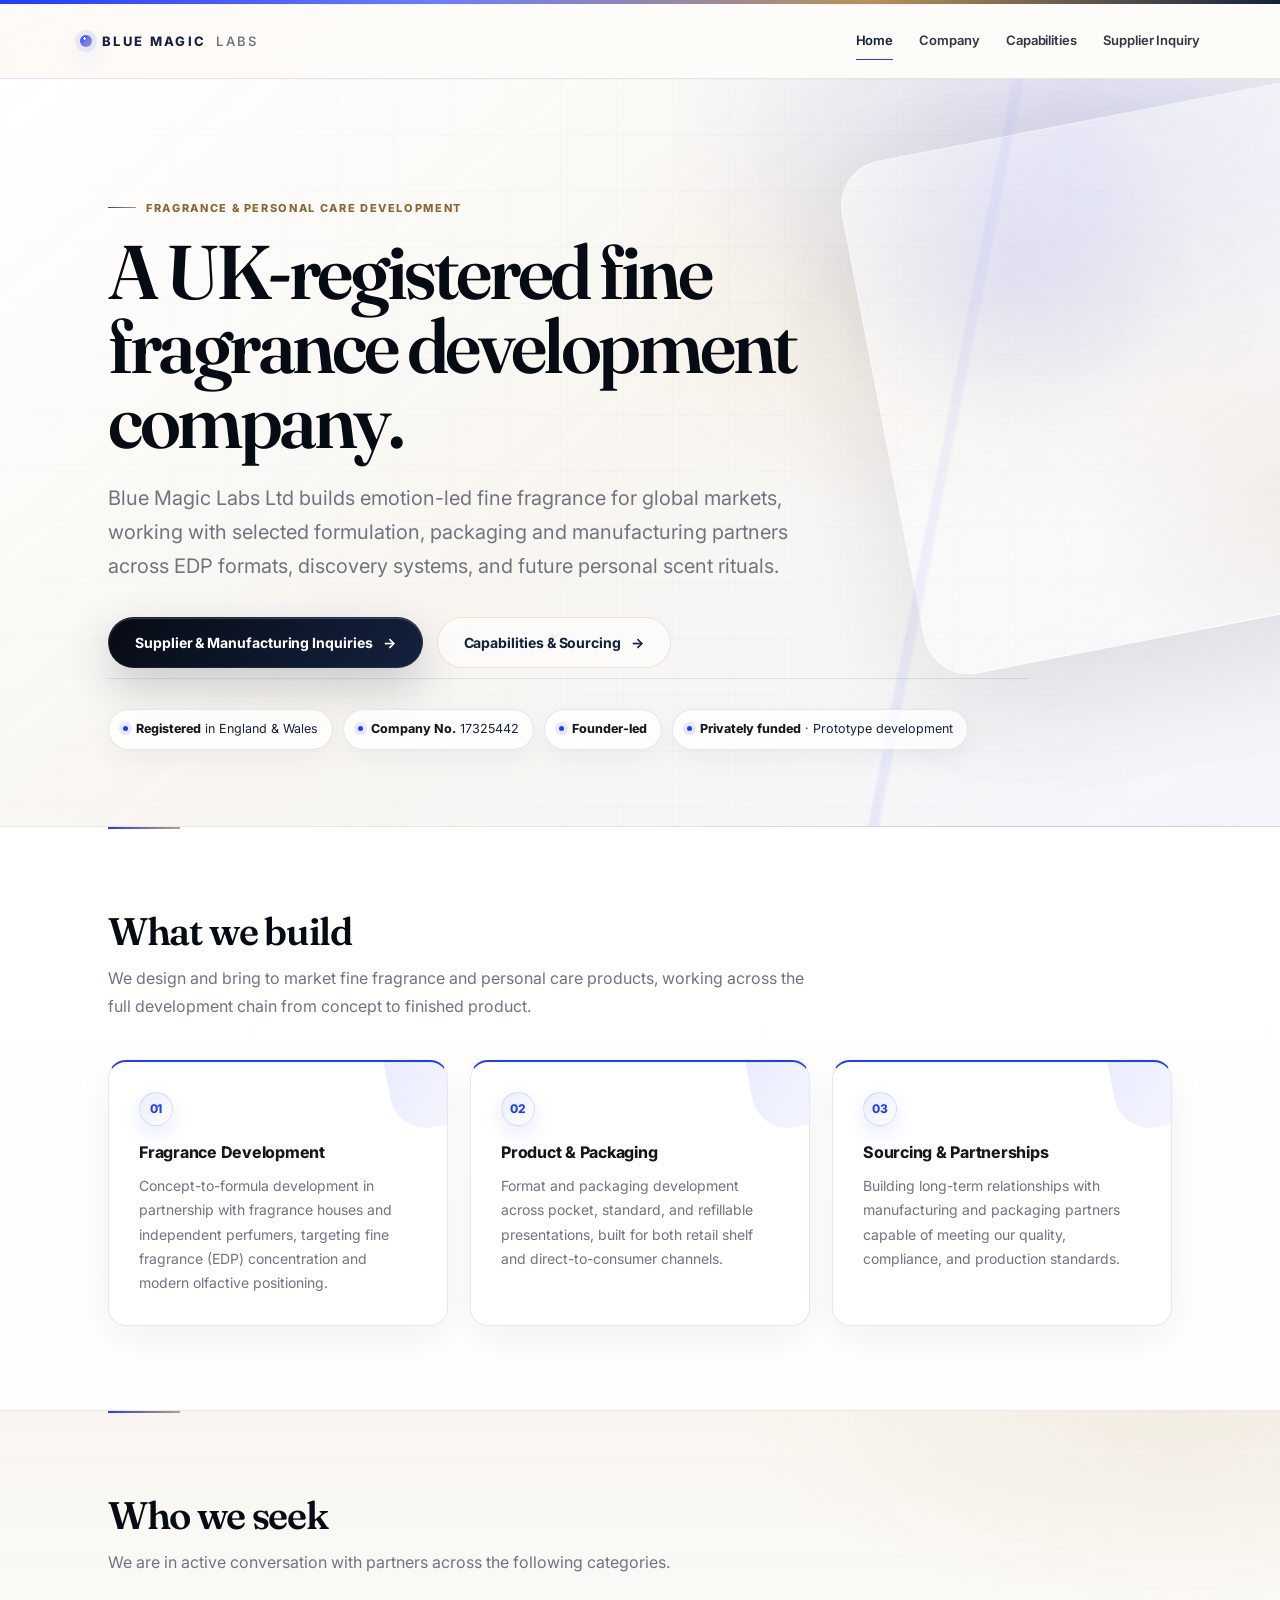
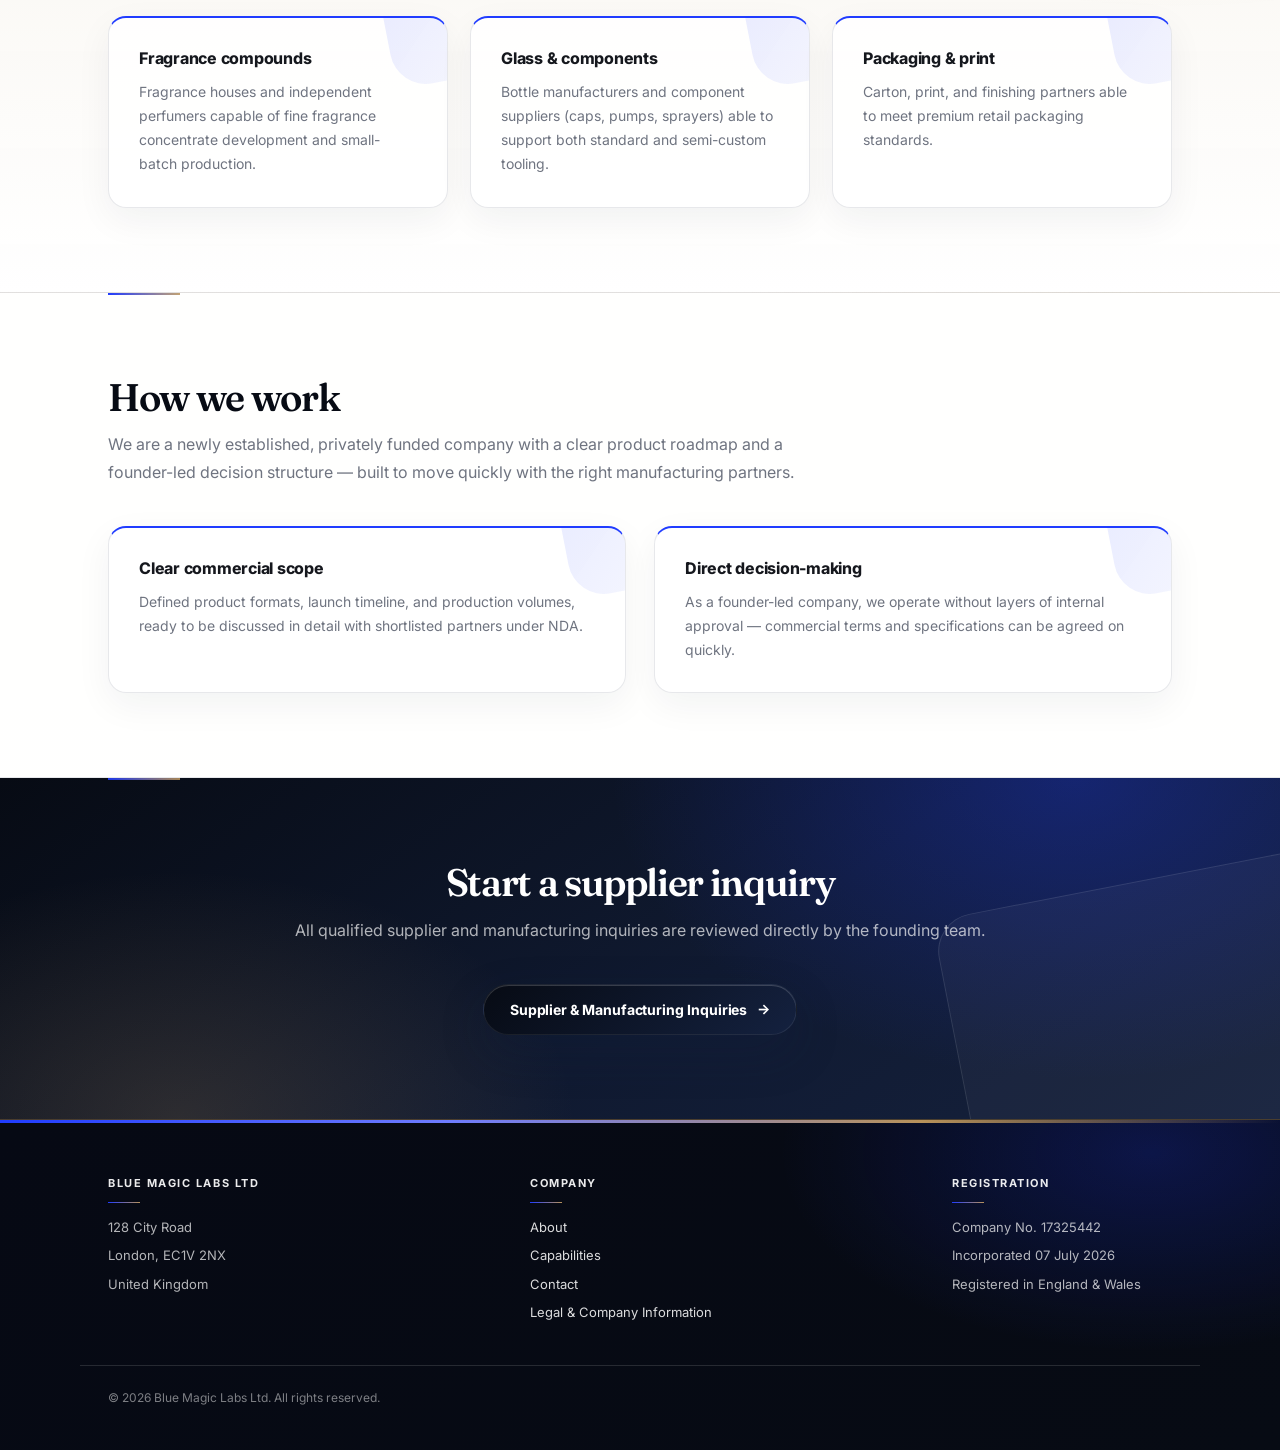
==== index.html @ f1a49b23 "Refine supplier inquiry navigation - index.html - company.html - capabilities.html - contact.html - " ====
<!DOCTYPE html>
<html lang="en">
<head>
<meta charset="UTF-8">
<meta name="viewport" content="width=device-width, initial-scale=1.0">
<title>Blue Magic Labs Ltd — Fragrance &amp; Personal Care Development</title>
<meta name="description" content="Blue Magic Labs Ltd is a UK-registered fragrance and personal care development company building emotion-led products for global markets.">
<link rel="preconnect" href="https://fonts.googleapis.com">
<link href="https://fonts.googleapis.com/css2?family=Inter:wght@400;500;600;700&family=Fraunces:opsz,wght@9..144,500;9..144,600&display=swap" rel="stylesheet">
<link rel="stylesheet" href="css/style.css">
</head>
<body>
<div class="accent-bar"></div>

<header class="site">
  <div class="wrap nav-row">
    <div class="wordmark">Blue Magic <span>Labs</span></div>
    <button type="button" class="nav-toggle" aria-label="Open menu" aria-expanded="false" aria-controls="primary-navigation">
      <span class="nav-toggle-bar"></span>
      <span class="nav-toggle-bar"></span>
      <span class="nav-toggle-bar"></span>
    </button>
    <nav class="main" id="primary-navigation">
      <a href="index.html" class="current">Home</a>
      <a href="company.html">Company</a>
      <a href="capabilities.html">Capabilities</a>
      <a href="contact.html">Supplier Inquiry</a>
    </nav>
  </div>
</header>

<section class="hero">
  <div class="wrap">
    <div class="eyebrow">Fragrance &amp; Personal Care Development</div>
    <h1>A UK-registered fine fragrance development company.</h1>
    <p class="lede">Blue Magic Labs Ltd builds emotion-led fine fragrance for global markets, working with selected formulation, packaging and manufacturing partners across EDP formats, discovery systems, and future personal scent rituals.</p>

    <div class="hero-ctas">
      <a href="contact.html" class="btn">Supplier &amp; Manufacturing Inquiries</a>
      <a href="capabilities.html" class="btn ghost">Capabilities &amp; Sourcing</a>
    </div>

    <div class="facts">
      <div><strong>Registered</strong> in England &amp; Wales</div>
      <div><strong>Company No.</strong> 17325442</div>
      <div><strong>Founder-led</strong></div>
      <div><strong>Privately funded</strong> · Prototype development</div>
    </div>
  </div>
</section>

<section class="block">
  <div class="wrap">
    <h2>What we build</h2>
    <p class="section-intro">We design and bring to market fine fragrance and personal care products, working across the full development chain from concept to finished product.</p>
    <div class="grid-3">
      <div class="card accent-blue">
        <span class="num">01</span>
        <h3>Fragrance Development</h3>
        <p>Concept-to-formula development in partnership with fragrance houses and independent perfumers, targeting fine fragrance (EDP) concentration and modern olfactive positioning.</p>
      </div>
      <div class="card accent-blue">
        <span class="num">02</span>
        <h3>Product &amp; Packaging</h3>
        <p>Format and packaging development across pocket, standard, and refillable presentations, built for both retail shelf and direct-to-consumer channels.</p>
      </div>
      <div class="card accent-blue">
        <span class="num">03</span>
        <h3>Sourcing &amp; Partnerships</h3>
        <p>Building long-term relationships with manufacturing and packaging partners capable of meeting our quality, compliance, and production standards.</p>
      </div>
    </div>
  </div>
</section>

<section class="block soft">
  <div class="wrap">
    <h2>Who we seek</h2>
    <p class="section-intro">We are in active conversation with partners across the following categories.</p>
    <div class="grid-3">
      <div class="card accent-blue">
        <h3>Fragrance compounds</h3>
        <p>Fragrance houses and independent perfumers capable of fine fragrance concentrate development and small-batch production.</p>
      </div>
      <div class="card accent-blue">
        <h3>Glass &amp; components</h3>
        <p>Bottle manufacturers and component suppliers (caps, pumps, sprayers) able to support both standard and semi-custom tooling.</p>
      </div>
      <div class="card accent-blue">
        <h3>Packaging &amp; print</h3>
        <p>Carton, print, and finishing partners able to meet premium retail packaging standards.</p>
      </div>
    </div>
  </div>
</section>

<section class="block">
  <div class="wrap">
    <h2>How we work</h2>
    <p class="section-intro">We are a newly established, privately funded company with a clear product roadmap and a founder-led decision structure — built to move quickly with the right manufacturing partners.</p>
    <div class="grid-2">
      <div class="card accent-blue">
        <h3>Clear commercial scope</h3>
        <p>Defined product formats, launch timeline, and production volumes, ready to be discussed in detail with shortlisted partners under NDA.</p>
      </div>
      <div class="card accent-blue">
        <h3>Direct decision-making</h3>
        <p>As a founder-led company, we operate without layers of internal approval — commercial terms and specifications can be agreed on quickly.</p>
      </div>
    </div>
  </div>
</section>

<section class="block dark">
  <div class="wrap" style="text-align:center;">
    <h2>Start a supplier inquiry</h2>
    <p class="section-intro" style="margin-left:auto;margin-right:auto;">All qualified supplier and manufacturing inquiries are reviewed directly by the founding team.</p>
    <a href="contact.html" class="btn">Supplier &amp; Manufacturing Inquiries</a>
  </div>
</section>

<footer class="site">
  <div class="wrap">
    <div class="col">
      <h4>Blue Magic Labs Ltd</h4>
      <div>128 City Road</div>
      <div>London, EC1V 2NX</div>
      <div>United Kingdom</div>
    </div>
    <div class="col">
      <h4>Company</h4>
      <div><a href="company.html">About</a></div>
      <div><a href="capabilities.html">Capabilities</a></div>
      <div><a href="contact.html">Contact</a></div>
      <div><a href="legal.html">Legal &amp; Company Information</a></div>
    </div>
    <div class="col">
      <h4>Registration</h4>
      <div>Company No. 17325442</div>
      <div>Incorporated 07 July 2026</div>
      <div>Registered in England &amp; Wales</div>
    </div>
  </div>
  <div class="wrap bottom">
    © 2026 Blue Magic Labs Ltd. All rights reserved.
  </div>
</footer>

<script src="js/nav.js" defer></script>
</body>
</html>
---- css/style.css ----
/* Blue Magic Labs Ltd — Corporate site stylesheet (visual upgrade)
   Visual-only update: HTML copy, links and navigation intentionally untouched. */

:root{
  --ink: #15171d;
  --ink-soft: #313844;
  --navy: #14213f;
  --navy-deep: #070b14;
  --blue: #203CFF;
  --blue-soft: #E9EDFF;
  --gold: #B8925A;
  --gold-deep: #8A6636;
  --cream: #F8F5EF;
  --cream-2: #EFE7D8;
  --paper: #FEFCF8;
  --white: #FFFFFF;
  --line: rgba(20, 33, 63, .12);
  --line-warm: rgba(184, 146, 90, .24);
  --muted: #6f7480;
  --muted-warm: #736C60;
  --shadow-soft: 0 20px 60px rgba(7, 11, 20, .09);
  --shadow-card: 0 18px 40px rgba(20, 33, 63, .08);
  --radius: 18px;
  --radius-sm: 12px;
  --max: 1120px;
}

*{ box-sizing: border-box; }
html{ scroll-behavior: smooth; }
body{
  margin:0;
  font-family: 'Inter', -apple-system, BlinkMacSystemFont, 'Segoe UI', Helvetica, Arial, sans-serif;
  color: var(--ink);
  background:
    radial-gradient(900px 520px at 94% -16%, rgba(32,60,255,.10), transparent 58%),
    radial-gradient(760px 440px at 0% 2%, rgba(184,146,90,.10), transparent 58%),
    linear-gradient(180deg, #fff 0%, var(--paper) 42%, #fff 100%);
  line-height: 1.65;
  -webkit-font-smoothing: antialiased;
  text-rendering: optimizeLegibility;
}

body::before{
  content:"";
  position: fixed;
  inset: 0;
  pointer-events: none;
  z-index: -1;
  background:
    linear-gradient(rgba(20,33,63,.045) 1px, transparent 1px),
    linear-gradient(90deg, rgba(20,33,63,.035) 1px, transparent 1px);
  background-size: 72px 72px;
  mask-image: linear-gradient(to bottom, rgba(0,0,0,.7), rgba(0,0,0,.08) 45%, transparent 82%);
}

::selection{ background: rgba(32,60,255,.16); color: var(--navy-deep); }

a{
  color: var(--navy);
  text-decoration: none;
  text-underline-offset: 4px;
  transition: color .18s ease, border-color .18s ease, background .18s ease, box-shadow .18s ease, transform .18s ease;
}
a:hover{ color: var(--blue); text-decoration: none; }
a:focus-visible,
button:focus-visible,
input:focus-visible,
select:focus-visible,
textarea:focus-visible{
  outline: 3px solid rgba(32,60,255,.22);
  outline-offset: 3px;
}

.wrap{
  max-width: var(--max);
  margin: 0 auto;
  padding: 0 28px;
}

/* Top accent bar */
.accent-bar{
  height: 4px;
  background: linear-gradient(90deg, var(--blue) 0%, #6E7CFF 34%, var(--gold) 68%, var(--navy) 100%);
  box-shadow: 0 1px 18px rgba(32,60,255,.22);
}

/* Header */
header.site{
  border-bottom: 1px solid rgba(20,33,63,.10);
  background: rgba(254,252,248,.82);
  position: sticky;
  top: 0;
  z-index: 20;
  backdrop-filter: blur(18px) saturate(160%);
  -webkit-backdrop-filter: blur(18px) saturate(160%);
}
.nav-row{
  display:flex;
  align-items:center;
  justify-content:space-between;
  padding: 18px 0;
  gap: 24px;
}
.wordmark{
  position: relative;
  font-weight: 760;
  font-size: 13px;
  letter-spacing: 0.18em;
  text-transform: uppercase;
  color: var(--navy);
  display:flex;
  align-items:center;
  gap:10px;
  white-space: nowrap;
}
.wordmark::before{
  content:"";
  width: 12px;
  height: 12px;
  border-radius: 999px;
  background:
    radial-gradient(circle at 38% 30%, #fff 0 10%, transparent 12%),
    linear-gradient(135deg, var(--blue), #6E7CFF 56%, var(--gold));
  display:inline-block;
  box-shadow: 0 0 0 5px rgba(32,60,255,.08), 0 10px 24px rgba(32,60,255,.25);
}
.wordmark span{ color: var(--muted); font-weight: 560; }
nav.main{
  display:flex;
  align-items:center;
  justify-content:flex-end;
  flex-wrap: wrap;
  gap: 6px;
}
nav.main a{
  color: var(--ink-soft);
  font-size: 13px;
  font-weight: 620;
  margin-left: 20px;
  letter-spacing: -0.005em;
  padding: 8px 0;
  border-bottom: 1px solid transparent;
}
nav.main a:hover{ color: var(--blue); border-bottom-color: rgba(32,60,255,.45); }
nav.main a.current{ color: var(--navy); border-bottom: 1px solid var(--blue); }

/* Mobile nav toggle (hidden on desktop/tablet) */
.nav-toggle{
  display:none;
  flex-direction:column;
  justify-content:center;
  align-items:center;
  gap:5px;
  width:40px;
  height:40px;
  padding:0;
  margin-left:auto;
  background: rgba(255,255,255,.70);
  border: 1px solid rgba(20,33,63,.14);
  border-radius: 12px;
  box-shadow: 0 8px 20px rgba(20,33,63,.06);
  cursor:pointer;
  flex-shrink:0;
}
.nav-toggle:hover{ border-color: rgba(32,60,255,.35); }
.nav-toggle-bar{
  display:block;
  width:18px;
  height:2px;
  border-radius:2px;
  background: var(--navy);
}
header.site.menu-open .nav-toggle{
  background: rgba(32,60,255,.08);
  border-color: rgba(32,60,255,.35);
}
header.site.menu-open .nav-toggle-bar:nth-child(1){ transform: translateY(7px) rotate(45deg); }
header.site.menu-open .nav-toggle-bar:nth-child(2){ opacity:0; }
header.site.menu-open .nav-toggle-bar:nth-child(3){ transform: translateY(-7px) rotate(-45deg); }
@media (prefers-reduced-motion: no-preference){
  .nav-toggle-bar{ transition: transform .22s ease, opacity .22s ease; }
}
body.nav-scroll-lock{ overflow: hidden; }

/* Hero */
.hero{
  position: relative;
  overflow: hidden;
  padding: 110px 0 76px;
  border-bottom: 1px solid rgba(20,33,63,.10);
  background:
    radial-gradient(680px 440px at 84% 8%, rgba(32,60,255,.14), transparent 60%),
    radial-gradient(560px 360px at 77% 28%, rgba(184,146,90,.13), transparent 68%),
    linear-gradient(140deg, rgba(255,255,255,.96) 0%, rgba(248,245,239,.92) 48%, rgba(233,237,255,.46) 100%);
}
.hero::before{
  content:"";
  position:absolute;
  right: -120px;
  top: 36px;
  width: 520px;
  height: 520px;
  border-radius: 46px;
  transform: rotate(-11deg);
  background:
    linear-gradient(135deg, rgba(255,255,255,.70), rgba(255,255,255,.14)),
    radial-gradient(circle at 30% 24%, rgba(32,60,255,.22), transparent 34%),
    radial-gradient(circle at 74% 78%, rgba(184,146,90,.20), transparent 36%);
  border: 1px solid rgba(255,255,255,.80);
  box-shadow: 0 44px 120px rgba(7,11,20,.13);
  opacity: .78;
}
.hero::after{
  content:"";
  position:absolute;
  inset: 0;
  background:
    linear-gradient(101deg, transparent 0 71%, rgba(32,60,255,.14) 71.2% 71.7%, transparent 72% 100%),
    linear-gradient(rgba(20,33,63,.035) 1px, transparent 1px),
    linear-gradient(90deg, rgba(20,33,63,.025) 1px, transparent 1px);
  background-size: auto, 56px 56px, 56px 56px;
  mask-image: linear-gradient(90deg, rgba(0,0,0,.16), rgba(0,0,0,.70) 55%, transparent 96%);
  pointer-events: none;
}
.hero .wrap{ position: relative; z-index: 2; }
.eyebrow{
  display:inline-flex;
  align-items:center;
  gap: 10px;
  text-transform: uppercase;
  letter-spacing: 0.15em;
  font-size: 11px;
  font-weight: 780;
  color: var(--gold-deep);
  margin-bottom: 18px;
}
.eyebrow::before{
  content:"";
  width: 28px;
  height: 1px;
  background: linear-gradient(90deg, var(--blue), var(--gold));
}
h1{
  font-family: 'Fraunces', Georgia, 'Times New Roman', serif;
  font-size: clamp(42px, 6vw, 76px);
  letter-spacing: -0.045em;
  line-height: .98;
  margin: 0 0 24px;
  max-width: 860px;
  font-weight: 600;
  color: var(--navy-deep);
}
.lede{
  font-size: clamp(17px, 2vw, 20px);
  line-height: 1.68;
  color: var(--muted);
  max-width: 704px;
  margin: 0 0 34px;
}
.hero-ctas{
  display:flex;
  flex-wrap: wrap;
  align-items:center;
  gap: 14px;
  margin-bottom: 10px;
}
.facts{
  display:flex;
  flex-wrap: wrap;
  gap: 10px;
  margin-top: 10px;
  padding-top: 30px;
  border-top: 1px solid rgba(20,33,63,.10);
  max-width: 920px;
}
.facts div{
  position: relative;
  font-size: 12.5px;
  color: var(--navy);
  background: rgba(255,255,255,.76);
  border: 1px solid rgba(20,33,63,.10);
  padding: 9px 14px;
  border-radius: 999px;
  box-shadow: 0 8px 24px rgba(20,33,63,.05);
  backdrop-filter: blur(10px);
  -webkit-backdrop-filter: blur(10px);
}
.facts div::before{
  content:"";
  display:inline-block;
  width:5px;
  height:5px;
  border-radius:50%;
  margin: 0 8px 2px 0;
  background: var(--blue);
  box-shadow: 0 0 0 4px rgba(32,60,255,.10);
}
.facts strong{ color: var(--ink); font-weight: 760; }

/* Buttons */
.btn{
  display:inline-flex;
  align-items:center;
  justify-content:center;
  gap: 10px;
  min-height: 48px;
  background: linear-gradient(135deg, var(--navy-deep), var(--navy));
  color: #fff;
  padding: 13px 26px;
  font-size: 14px;
  font-weight: 720;
  border-radius: 999px;
  letter-spacing: -0.005em;
  border: 1px solid rgba(255,255,255,.08);
  box-shadow: 0 18px 46px rgba(20,33,63,.22), inset 0 1px 0 rgba(255,255,255,.18);
  cursor: pointer;
}
.btn::after{
  content:"→";
  font-size: 14px;
  line-height: 1;
  transition: transform .18s ease;
}
.btn:hover{
  color:#fff;
  background: linear-gradient(135deg, #05070d, #162B5A);
  transform: translateY(-1px);
  box-shadow: 0 22px 56px rgba(20,33,63,.28), inset 0 1px 0 rgba(255,255,255,.18);
}
.btn:hover::after{ transform: translateX(3px); }
.btn.ghost{
  background: rgba(255,255,255,.60);
  color: var(--navy);
  border: 1px solid var(--line-warm);
  box-shadow: none;
}
.btn.ghost:hover{ background: var(--white); color: var(--blue); }

/* Sections */
section.block{
  position: relative;
  padding: 84px 0;
  border-bottom: 1px solid rgba(20,33,63,.10);
  background: rgba(255,255,255,.74);
}
section.block::before{
  content:"";
  position:absolute;
  left: max(28px, calc((100vw - var(--max)) / 2 + 28px));
  top: 0;
  width: 72px;
  height: 2px;
  background: linear-gradient(90deg, var(--blue), rgba(184,146,90,.85));
}
section.block.soft{
  background:
    radial-gradient(700px 320px at 92% 0%, rgba(184,146,90,.10), transparent 62%),
    linear-gradient(180deg, rgba(248,245,239,.92), rgba(255,255,255,.94));
}
section.block.dark{
  overflow: hidden;
  background:
    radial-gradient(800px 520px at 84% 0%, rgba(32,60,255,.30), transparent 58%),
    radial-gradient(640px 400px at 14% 100%, rgba(184,146,90,.19), transparent 62%),
    linear-gradient(145deg, var(--navy-deep), #101A31 56%, #15213D);
  color: rgba(255,255,255,0.86);
  border-bottom: none;
}
section.block.dark::before{ background: linear-gradient(90deg, var(--blue), var(--gold)); opacity:.9; }
section.block.dark::after{
  content:"";
  position:absolute;
  right: -110px;
  bottom: -180px;
  width: 420px;
  height: 420px;
  transform: rotate(-11deg);
  border: 1px solid rgba(255,255,255,.10);
  border-radius: 38px;
  background: rgba(255,255,255,.035);
}
section.block.dark .wrap{ position: relative; z-index: 1; }
section.block.dark h2{ color: #fff; }
section.block.dark .section-intro{ color: rgba(255,255,255,0.68); }
section.block.dark .card{
  background: rgba(255,255,255,0.065);
  border-color: rgba(255,255,255,0.14);
  border-top-color: rgba(32,60,255,.90);
  box-shadow: none;
  backdrop-filter: blur(12px);
  -webkit-backdrop-filter: blur(12px);
}
section.block.dark .card h3{ color: #fff; }
section.block.dark .card p{ color: rgba(255,255,255,0.68); }

h2{
  font-family: 'Fraunces', Georgia, 'Times New Roman', serif;
  font-size: clamp(30px, 3vw, 42px);
  letter-spacing: -0.035em;
  line-height: 1.08;
  color: var(--navy-deep);
  margin: 0 0 12px;
  font-weight: 600;
}
.section-intro{
  color: var(--muted);
  max-width: 710px;
  margin: 0 0 40px;
  font-size: 16px;
  line-height: 1.75;
}

.grid-3{
  display:grid;
  grid-template-columns: repeat(3, minmax(0, 1fr));
  gap: 22px;
}
.grid-2{
  display:grid;
  grid-template-columns: repeat(2, minmax(0, 1fr));
  gap: 28px;
}
.card{
  position: relative;
  overflow: hidden;
  background: rgba(255,255,255,.82);
  border: 1px solid rgba(20,33,63,.10);
  border-top: 2px solid var(--gold);
  padding: 30px;
  border-radius: var(--radius);
  box-shadow: 0 1px 0 rgba(255,255,255,.9) inset, 0 12px 36px rgba(20,33,63,.055);
  transition: transform .22s ease, box-shadow .22s ease, border-color .22s ease, background .22s ease;
}
.card::after{
  content:"";
  position:absolute;
  right:-56px;
  top:-56px;
  width: 118px;
  height: 118px;
  border-radius: 36px;
  transform: rotate(-11deg);
  background: linear-gradient(135deg, rgba(32,60,255,.10), rgba(184,146,90,.08));
  opacity: .78;
}
.card.accent-blue{ border-top-color: var(--blue); }
.card.accent-blue::after{ background: linear-gradient(135deg, rgba(32,60,255,.14), rgba(32,60,255,.04)); }
.card:hover{
  transform: translateY(-4px);
  border-color: rgba(32,60,255,.22);
  box-shadow: var(--shadow-card);
  background: rgba(255,255,255,.92);
}
.card h3{
  position: relative;
  z-index: 1;
  font-size: 16px;
  line-height: 1.25;
  margin: 0 0 12px;
  color: var(--ink);
  font-weight: 760;
  letter-spacing: -0.015em;
}
.card p{
  position: relative;
  z-index: 1;
  font-size: 14px;
  line-height: 1.72;
  color: var(--muted);
  margin:0;
}
.num{
  position: relative;
  z-index: 1;
  display:inline-flex;
  align-items:center;
  justify-content:center;
  width: 34px;
  height: 34px;
  border-radius: 999px;
  background: linear-gradient(135deg, var(--blue-soft), #fff);
  color: var(--blue);
  border: 1px solid rgba(32,60,255,.14);
  font-size: 12px;
  font-weight: 780;
  letter-spacing: -0.02em;
  margin-bottom: 16px;
  box-shadow: 0 8px 20px rgba(32,60,255,.10);
}

table.info{
  width:100%;
  border-collapse: separate;
  border-spacing: 0;
  font-size: 14px;
  background: rgba(255,255,255,.72);
  border: 1px solid rgba(20,33,63,.10);
  border-radius: var(--radius);
  overflow: hidden;
  box-shadow: 0 14px 44px rgba(20,33,63,.055);
}
table.info tr:first-child td{ padding-top: 18px; }
table.info tr:last-child td{ border-bottom: none; padding-bottom: 18px; }
table.info td{
  padding: 15px 22px;
  border-bottom: 1px solid rgba(20,33,63,.08);
  vertical-align: top;
}
table.info td:first-child{
  color: var(--muted);
  width: 240px;
  font-weight: 650;
  background: linear-gradient(90deg, rgba(248,245,239,.72), rgba(248,245,239,.20));
  border-left: 3px solid var(--gold);
}
table.info td:last-child{ color: var(--ink); font-weight: 560; }

ul.plain{ margin:0; padding: 0; list-style: none; color: var(--muted); font-size: 14px; line-height: 1.65; }
ul.plain li{
  margin-bottom: 12px;
  padding-left: 24px;
  position: relative;
}
ul.plain li::before{
  content:"";
  position:absolute;
  left:0; top:10px;
  width:7px; height:7px;
  border-radius:50%;
  background: var(--blue);
  box-shadow: 0 0 0 5px rgba(32,60,255,.08);
}

.note{
  font-size: 13px;
  line-height: 1.65;
  color: var(--muted-warm);
  background: rgba(248,245,239,.78);
  border: 1px solid rgba(20,33,63,.10);
  border-left: 3px solid var(--blue);
  padding: 17px 20px;
  border-radius: var(--radius-sm);
  margin-top: 24px;
  box-shadow: 0 12px 36px rgba(20,33,63,.045);
}
section.block.dark .note{
  background: rgba(255,255,255,0.07);
  border-color: rgba(255,255,255,0.16);
  border-left: 3px solid var(--gold);
  color: rgba(255,255,255,0.75);
  box-shadow: none;
}

/* Founder */
.founder{
  display:flex;
  gap: 32px;
  align-items:flex-start;
  flex-wrap: wrap;
  background: rgba(255,255,255,.68);
  border: 1px solid rgba(20,33,63,.10);
  border-radius: var(--radius);
  padding: 30px;
  box-shadow: 0 14px 44px rgba(20,33,63,.055);
}
.founder .initials{
  width: 78px;
  height: 78px;
  border-radius: 24px;
  transform: rotate(-2deg);
  background:
    radial-gradient(circle at 25% 20%, rgba(255,255,255,.20), transparent 34%),
    linear-gradient(145deg, var(--navy-deep), var(--navy) 62%, #233A75);
  color: #fff;
  display:flex;
  align-items:center;
  justify-content:center;
  font-weight:800;
  font-size: 22px;
  flex-shrink:0;
  border: 1px solid rgba(184,146,90,.38);
  box-shadow: 0 20px 46px rgba(20,33,63,.18);
}
.founder-name{ font-family:'Fraunces', Georgia, serif; font-weight:600; font-size: 22px; letter-spacing: -.025em; margin: 0 0 2px; color: var(--ink); }
.founder-role{ font-size: 12px; color: var(--gold-deep); margin: 0 0 14px; font-weight: 760; letter-spacing: 0.12em; text-transform: uppercase; }
.founder-bio{ font-size: 14px; color: var(--muted); max-width: 640px; line-height: 1.75; }

/* Form */
form.contact-form{ max-width: 580px; }
form.contact-form label{
  display:block;
  font-size: 12px;
  font-weight: 760;
  letter-spacing: .04em;
  text-transform: uppercase;
  margin-bottom: 8px;
  color: var(--ink-soft);
}
form.contact-form input,
form.contact-form select,
form.contact-form textarea{
  width:100%;
  padding: 13px 14px;
  font-size: 15px;
  border: 1px solid rgba(20,33,63,.12);
  border-radius: 12px;
  margin-bottom: 20px;
  font-family: inherit;
  color: var(--ink);
  background: rgba(255,255,255,.78);
  box-shadow: 0 1px 0 rgba(255,255,255,.90) inset;
  transition: border-color .18s ease, box-shadow .18s ease, background .18s ease;
}
form.contact-form input:focus,
form.contact-form select:focus,
form.contact-form textarea:focus{
  outline: none;
  border-color: rgba(32,60,255,.52);
  background: #fff;
  box-shadow: 0 0 0 4px rgba(32,60,255,.10), 0 14px 32px rgba(20,33,63,.055);
}
form.contact-form textarea{ min-height: 132px; resize: vertical; }

/* Footer */
footer.site{
  position: relative;
  padding: 54px 0 42px;
  background:
    radial-gradient(600px 320px at 90% 10%, rgba(32,60,255,.22), transparent 62%),
    linear-gradient(145deg, #060914, var(--navy-deep));
  color: rgba(255,255,255,0.70);
  font-size: 13px;
  border-top: 1px solid rgba(184,146,90,.38);
}
footer.site::before{
  content:"";
  position:absolute;
  top:0;
  left:0;
  right:0;
  height: 3px;
  background: linear-gradient(90deg, var(--blue), #6E7CFF 35%, var(--gold) 72%, transparent 100%);
}
footer.site .wrap{
  display:flex;
  justify-content:space-between;
  flex-wrap:wrap;
  gap: 28px;
}
footer.site a{ color: rgba(255,255,255,0.86); }
footer.site a:hover{ color: #fff; }
footer.site .col{ min-width: 220px; }
footer.site .col h4{
  color: rgba(255,255,255,.92);
  font-size: 11px;
  text-transform: uppercase;
  letter-spacing: 0.14em;
  margin: 0 0 14px;
}
footer.site .col h4::after{
  content:"";
  display:block;
  width: 32px;
  height: 1px;
  margin-top: 10px;
  background: linear-gradient(90deg, var(--blue), var(--gold));
}
footer.site .col div{ margin-bottom: 7px; }
footer.site .bottom{
  border-top: 1px solid rgba(255,255,255,0.13);
  margin-top: 34px;
  padding-top: 22px;
  font-size: 12px;
  color: rgba(255,255,255,0.48);
}

@media (prefers-reduced-motion: no-preference){
  .hero .eyebrow,
  .hero h1,
  .hero .lede,
  .hero .btn,
  .facts,
  section.block .wrap{
    animation: fadeUp .62s ease both;
  }
  .hero h1{ animation-delay: .04s; }
  .hero .lede{ animation-delay: .08s; }
  .hero .btn{ animation-delay: .12s; }
  .facts{ animation-delay: .16s; }
  @keyframes fadeUp{
    from{ opacity: 0; transform: translateY(12px); }
    to{ opacity: 1; transform: translateY(0); }
  }
}

@media (max-width: 860px){
  .grid-3{ grid-template-columns: 1fr; }
  .grid-2{ grid-template-columns: 1fr; }
  .hero{ padding: 82px 0 58px; }
  .hero::before{ opacity: .45; right: -240px; top: 80px; }
  h1{ font-size: clamp(38px, 10vw, 56px); }
  section.block{ padding: 68px 0; }
}

@media (max-width: 760px){
  .wrap{ padding: 0 22px; }
  .nav-row{
    align-items:center;
    flex-direction: row;
    padding: 16px 22px 14px;
    gap: 12px;
    position: relative;
  }
  .nav-toggle{ display:inline-flex; }
  nav.main{
    position:absolute;
    top: 100%;
    left: 0;
    right: 0;
    flex-direction: column;
    align-items: stretch;
    justify-content:flex-start;
    width:100%;
    gap: 0;
    padding: 6px 22px 16px;
    background: rgba(254,252,248,.98);
    border-bottom: 1px solid rgba(20,33,63,.10);
    box-shadow: 0 24px 48px rgba(20,33,63,.14);
    opacity: 0;
    visibility: hidden;
    transform: translateY(-6px);
  }
  header.site.menu-open nav.main{
    opacity: 1;
    visibility: visible;
    transform: translateY(0);
  }
  @media (prefers-reduced-motion: no-preference){
    nav.main{ transition: opacity .2s ease, transform .2s ease, visibility 0s linear .2s; }
    header.site.menu-open nav.main{ transition: opacity .2s ease, transform .2s ease; }
  }
  nav.main a{
    margin-left: 0;
    font-size: 15px;
    padding: 14px 2px 14px 14px;
    border-bottom: 1px solid rgba(20,33,63,.08);
  }
  nav.main a:last-child{ border-bottom: none; }
  nav.main a.current{
    color: var(--navy);
    background: rgba(32,60,255,.06);
    border-bottom: 1px solid rgba(20,33,63,.08);
    border-radius: 10px;
    box-shadow: inset 3px 0 0 var(--blue);
  }
  .wordmark{ font-size: 12px; }
  .lede{ max-width: 100%; }
  .facts{ gap: 8px; padding-top: 22px; }
  .facts div{ width: 100%; border-radius: 14px; }
  .card{ padding: 24px; border-radius: 16px; }
  table.info{ border-radius: 16px; }
  table.info td:first-child{ width: auto; display:block; padding-bottom: 2px; border-bottom: none; }
  table.info td:last-child{ display:block; padding-top:0; }
  .founder{ padding: 24px; }
  footer.site .wrap{ display:block; }
  footer.site .col{ margin-bottom: 26px; }
}
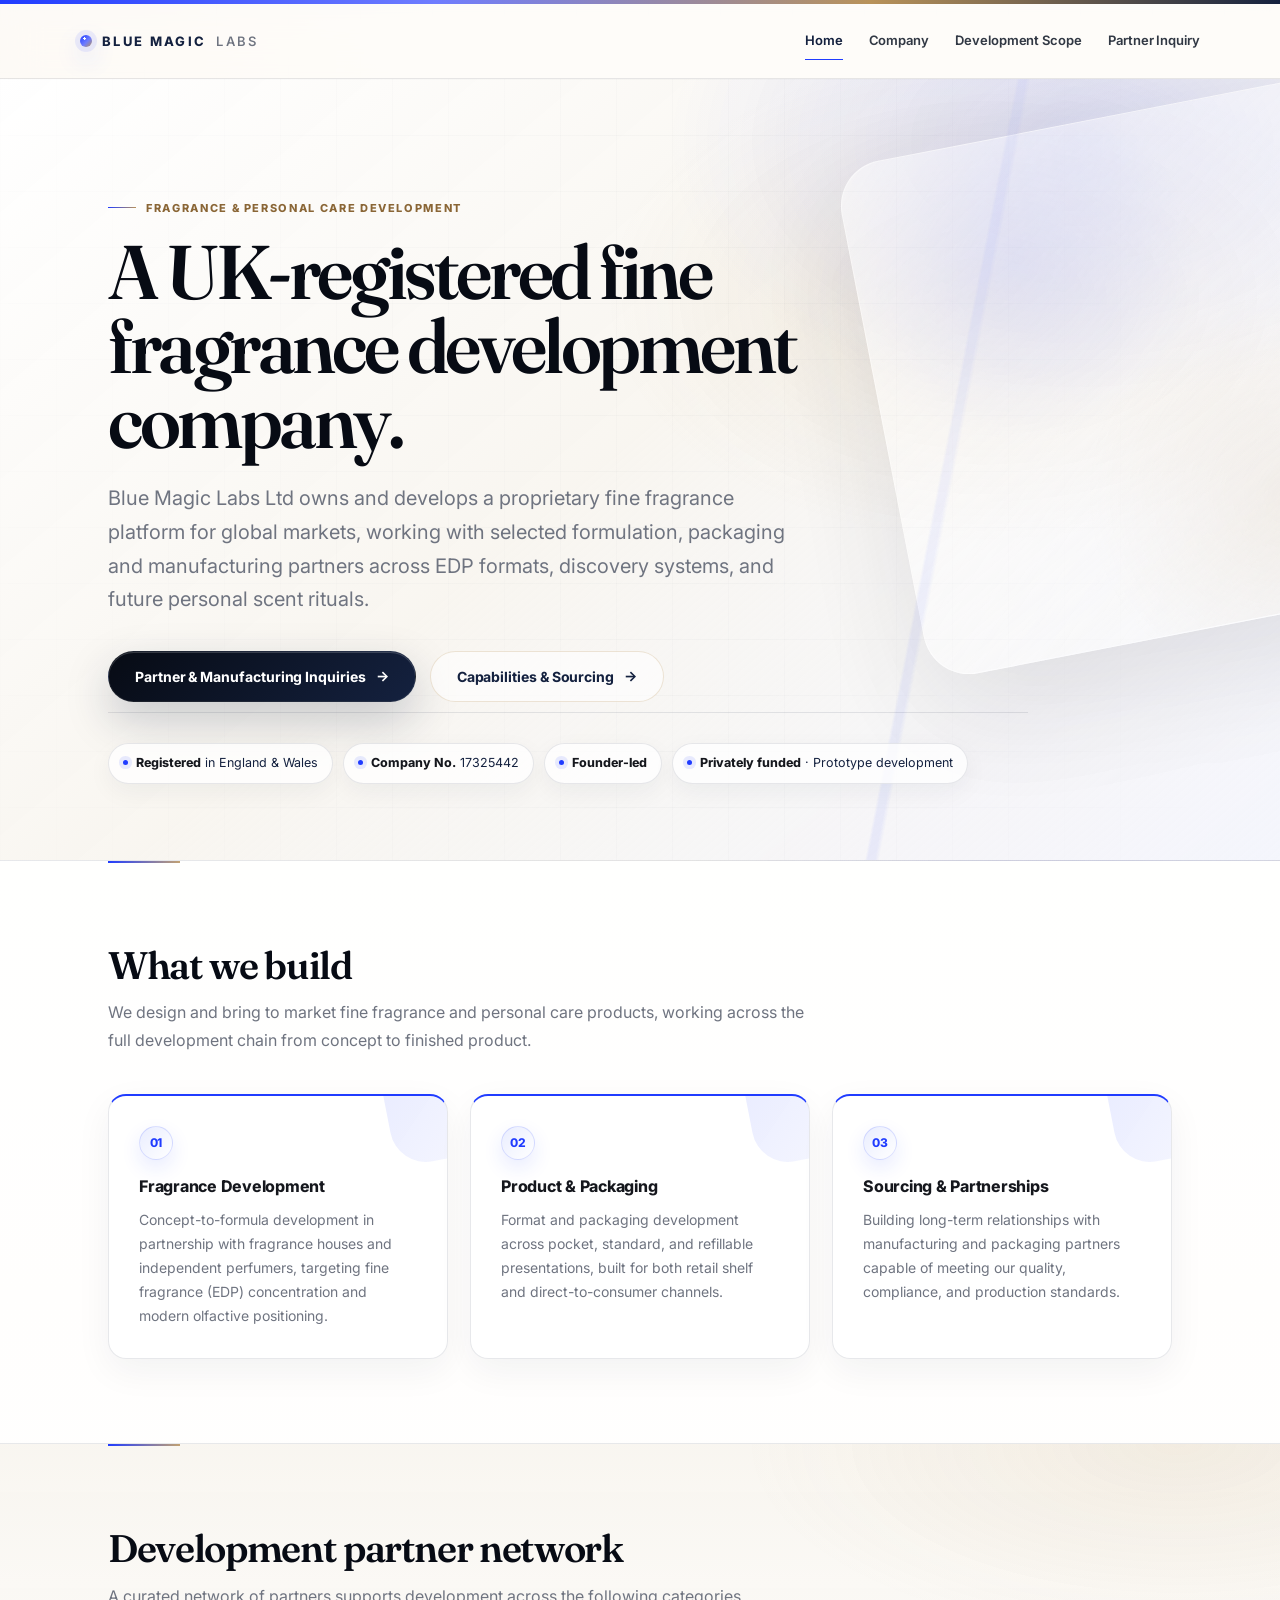
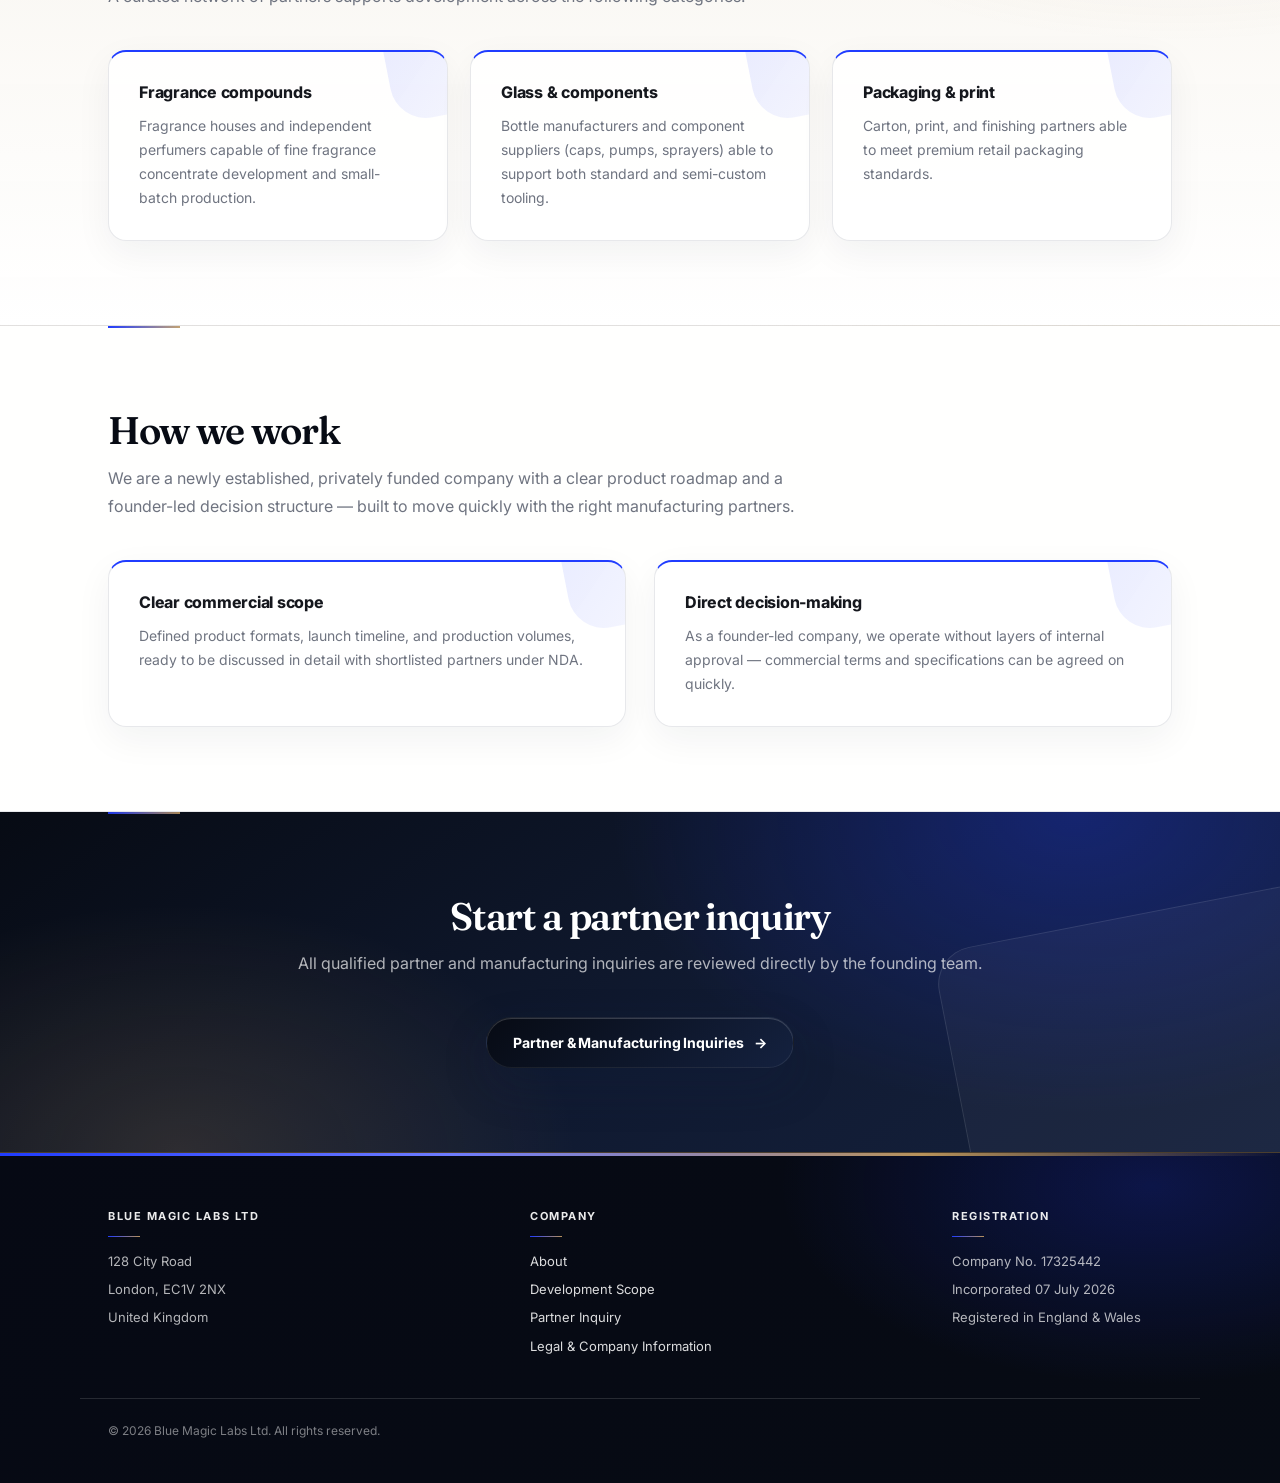
==== commit d47bab0e: "Align partner terminology - index.html - company.html - capabilities.html - contact.html - legal.htm" ====
--- a/index.html
+++ b/index.html
@@ -23,8 +23,8 @@
     <nav class="main" id="primary-navigation">
       <a href="index.html" class="current">Home</a>
       <a href="company.html">Company</a>
-      <a href="capabilities.html">Capabilities</a>
-      <a href="contact.html">Supplier Inquiry</a>
+      <a href="capabilities.html">Development Scope</a>
+      <a href="contact.html">Partner Inquiry</a>
     </nav>
   </div>
 </header>
@@ -33,10 +33,10 @@
   <div class="wrap">
     <div class="eyebrow">Fragrance &amp; Personal Care Development</div>
     <h1>A UK-registered fine fragrance development company.</h1>
-    <p class="lede">Blue Magic Labs Ltd builds emotion-led fine fragrance for global markets, working with selected formulation, packaging and manufacturing partners across EDP formats, discovery systems, and future personal scent rituals.</p>
+    <p class="lede">Blue Magic Labs Ltd owns and develops a proprietary fine fragrance platform for global markets, working with selected formulation, packaging and manufacturing partners across EDP formats, discovery systems, and future personal scent rituals.</p>
 
     <div class="hero-ctas">
-      <a href="contact.html" class="btn">Supplier &amp; Manufacturing Inquiries</a>
+      <a href="contact.html" class="btn">Partner &amp; Manufacturing Inquiries</a>
       <a href="capabilities.html" class="btn ghost">Capabilities &amp; Sourcing</a>
     </div>
 
@@ -75,8 +75,8 @@
 
 <section class="block soft">
   <div class="wrap">
-    <h2>Who we seek</h2>
-    <p class="section-intro">We are in active conversation with partners across the following categories.</p>
+    <h2>Development partner network</h2>
+    <p class="section-intro">A curated network of partners supports development across the following categories.</p>
     <div class="grid-3">
       <div class="card accent-blue">
         <h3>Fragrance compounds</h3>
@@ -113,9 +113,9 @@
 
 <section class="block dark">
   <div class="wrap" style="text-align:center;">
-    <h2>Start a supplier inquiry</h2>
-    <p class="section-intro" style="margin-left:auto;margin-right:auto;">All qualified supplier and manufacturing inquiries are reviewed directly by the founding team.</p>
-    <a href="contact.html" class="btn">Supplier &amp; Manufacturing Inquiries</a>
+    <h2>Start a partner inquiry</h2>
+    <p class="section-intro" style="margin-left:auto;margin-right:auto;">All qualified partner and manufacturing inquiries are reviewed directly by the founding team.</p>
+    <a href="contact.html" class="btn">Partner &amp; Manufacturing Inquiries</a>
   </div>
 </section>
 
@@ -130,8 +130,8 @@
     <div class="col">
       <h4>Company</h4>
       <div><a href="company.html">About</a></div>
-      <div><a href="capabilities.html">Capabilities</a></div>
-      <div><a href="contact.html">Contact</a></div>
+      <div><a href="capabilities.html">Development Scope</a></div>
+      <div><a href="contact.html">Partner Inquiry</a></div>
       <div><a href="legal.html">Legal &amp; Company Information</a></div>
     </div>
     <div class="col">
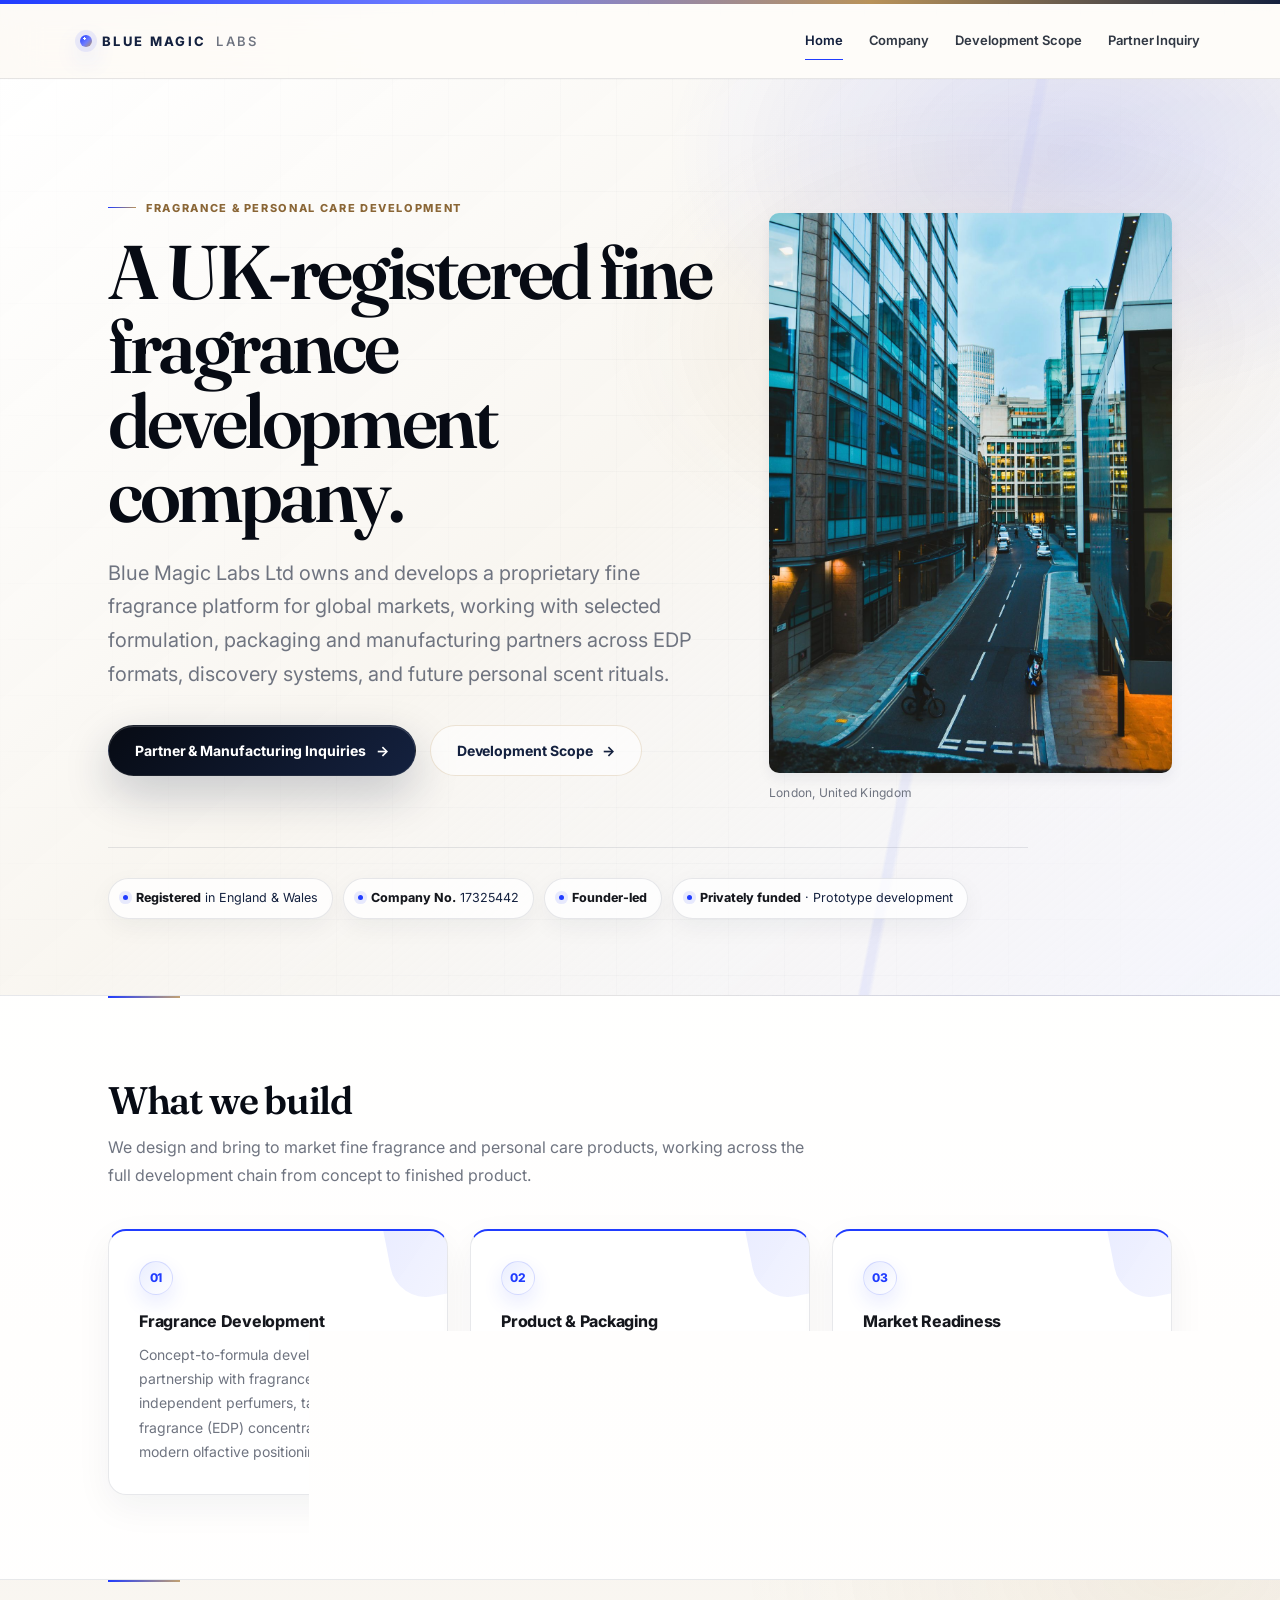
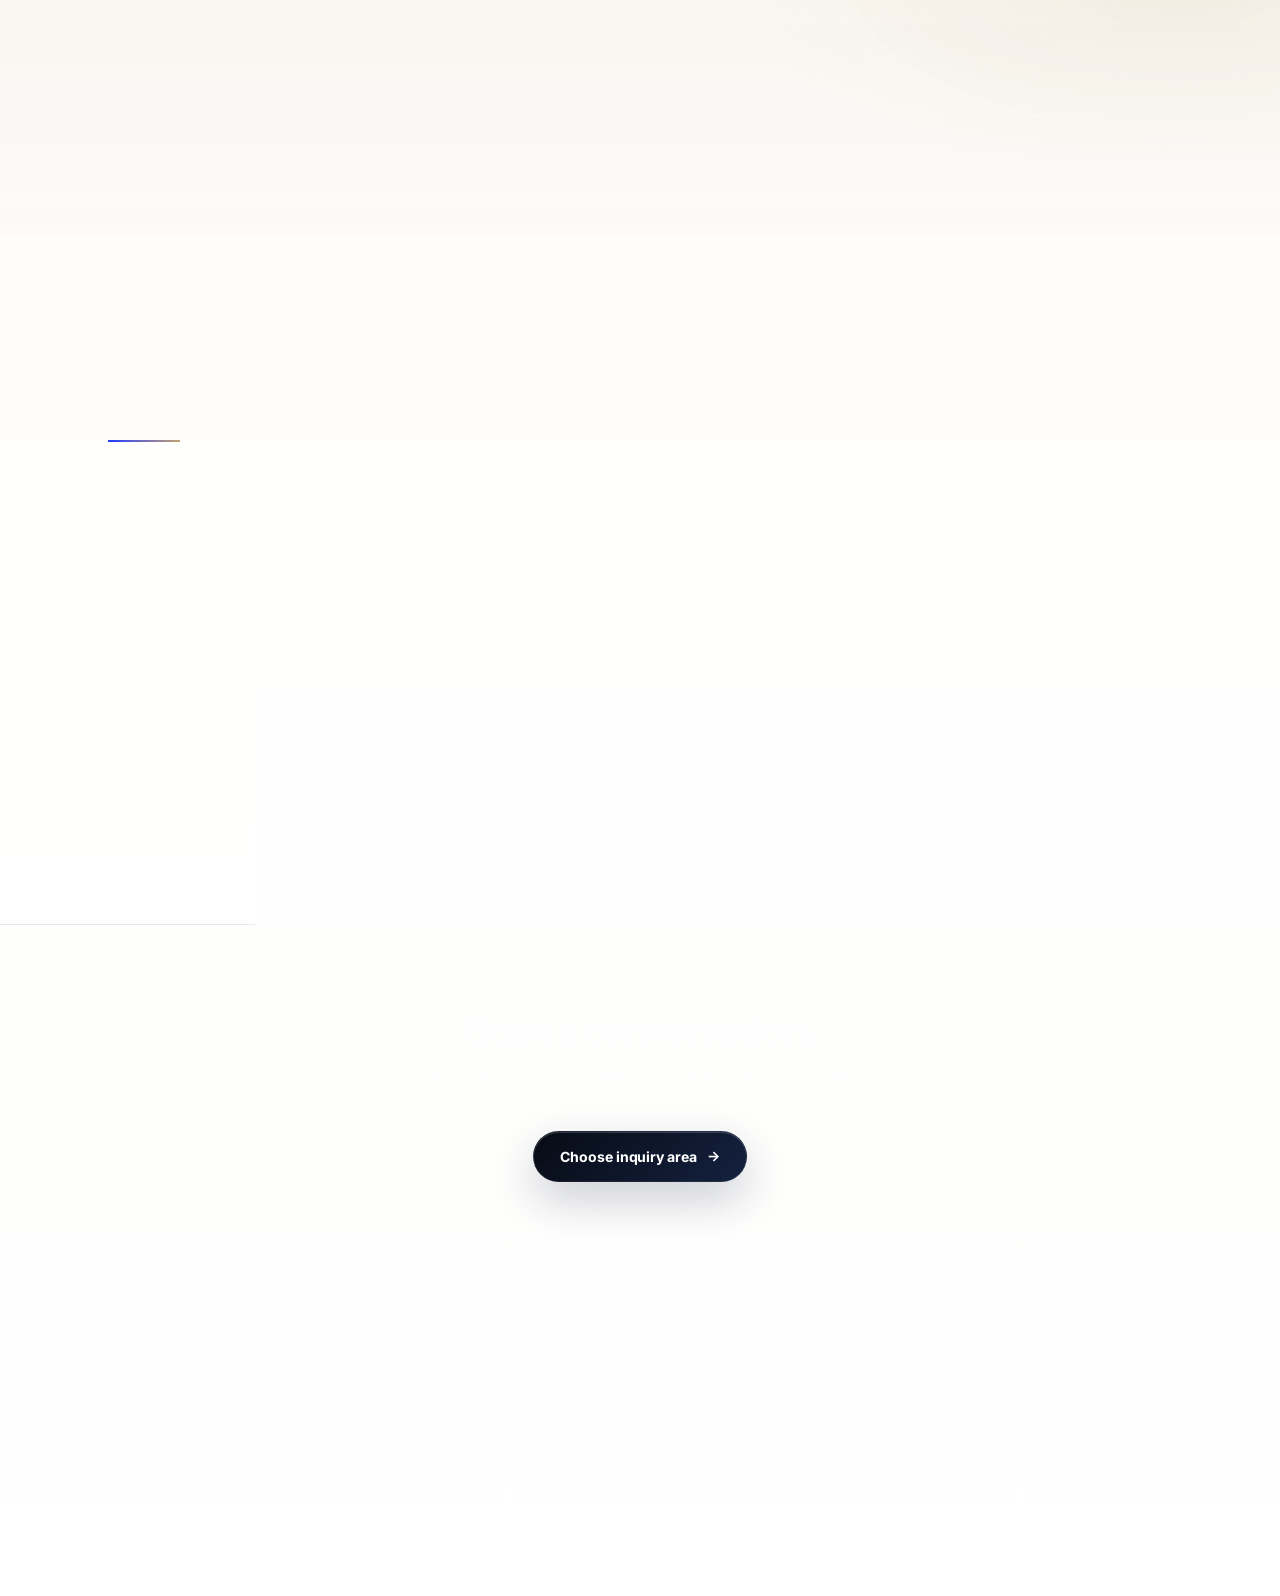
==== commit 49f5c69d: "feat: refine company trust architecture and homepage editorial presentation Co-Authored-By: Claude S" ====
--- a/index.html
+++ b/index.html
@@ -29,15 +29,23 @@
   </div>
 </header>
 
-<section class="hero">
+<section class="hero hero-london">
   <div class="wrap">
-    <div class="eyebrow">Fragrance &amp; Personal Care Development</div>
-    <h1>A UK-registered fine fragrance development company.</h1>
-    <p class="lede">Blue Magic Labs Ltd owns and develops a proprietary fine fragrance platform for global markets, working with selected formulation, packaging and manufacturing partners across EDP formats, discovery systems, and future personal scent rituals.</p>
+    <div class="hero-london-grid">
+      <div class="hero-london-copy">
+        <div class="eyebrow">Fragrance &amp; Personal Care Development</div>
+        <h1>A UK-registered fine fragrance development company.</h1>
+        <p class="lede">Blue Magic Labs Ltd owns and develops a proprietary fine fragrance platform for global markets, working with selected formulation, packaging and manufacturing partners across EDP formats, discovery systems, and future personal scent rituals.</p>
 
-    <div class="hero-ctas">
-      <a href="contact.html" class="btn">Partner &amp; Manufacturing Inquiries</a>
-      <a href="capabilities.html" class="btn ghost">Capabilities &amp; Sourcing</a>
+        <div class="hero-ctas">
+          <a href="contact.html" class="btn">Partner &amp; Manufacturing Inquiries</a>
+          <a href="capabilities.html" class="btn ghost">Development Scope</a>
+        </div>
+      </div>
+      <div class="hero-london-media">
+        <img class="hero-london-photo" src="assets/london-city-content.jpg" alt="Modern commercial architecture and street life in London">
+        <p class="hero-london-caption">London, United Kingdom</p>
+      </div>
     </div>
 
     <div class="facts">
@@ -66,8 +74,8 @@
       </div>
       <div class="card accent-blue">
         <span class="num">03</span>
-        <h3>Sourcing &amp; Partnerships</h3>
-        <p>Building long-term relationships with manufacturing and packaging partners capable of meeting our quality, compliance, and production standards.</p>
+        <h3>Market Readiness</h3>
+        <p>Aligning product architecture, compliance readiness, commercial positioning and channel requirements as concepts progress from prototype development toward market entry.</p>
       </div>
     </div>
   </div>
@@ -77,16 +85,16 @@
   <div class="wrap">
     <h2>Development partner network</h2>
     <p class="section-intro">A curated network of partners supports development across the following categories.</p>
-    <div class="grid-3">
-      <div class="card accent-blue">
+    <div class="partner-grid">
+      <div class="partner-item">
         <h3>Fragrance compounds</h3>
         <p>Fragrance houses and independent perfumers capable of fine fragrance concentrate development and small-batch production.</p>
       </div>
-      <div class="card accent-blue">
+      <div class="partner-item">
         <h3>Glass &amp; components</h3>
         <p>Bottle manufacturers and component suppliers (caps, pumps, sprayers) able to support both standard and semi-custom tooling.</p>
       </div>
-      <div class="card accent-blue">
+      <div class="partner-item">
         <h3>Packaging &amp; print</h3>
         <p>Carton, print, and finishing partners able to meet premium retail packaging standards.</p>
       </div>
@@ -97,7 +105,7 @@
 <section class="block">
   <div class="wrap">
     <h2>How we work</h2>
-    <p class="section-intro">We are a newly established, privately funded company with a clear product roadmap and a founder-led decision structure — built to move quickly with the right manufacturing partners.</p>
+    <p class="section-intro">Clear scopes, direct decisions and documented next steps keep development focused and allow selected partners to move quickly.</p>
     <div class="grid-2">
       <div class="card accent-blue">
         <h3>Clear commercial scope</h3>
@@ -113,9 +121,9 @@
 
 <section class="block dark">
   <div class="wrap" style="text-align:center;">
-    <h2>Start a partner inquiry</h2>
-    <p class="section-intro" style="margin-left:auto;margin-right:auto;">All qualified partner and manufacturing inquiries are reviewed directly by the founding team.</p>
-    <a href="contact.html" class="btn">Partner &amp; Manufacturing Inquiries</a>
+    <h2>Start a conversation.</h2>
+    <p class="section-intro" style="margin-left:auto;margin-right:auto;">Choose the inquiry area that best matches your opportunity.</p>
+    <a href="contact.html" class="btn">Choose inquiry area</a>
   </div>
 </section>
 
--- a/css/style.css
+++ b/css/style.css
@@ -223,6 +223,71 @@
   pointer-events: none;
 }
 .hero .wrap{ position: relative; z-index: 2; }
+
+/* Founder hero (company.html only) */
+.hero.hero-founder{ padding-top: 72px; }
+.hero.hero-founder::before{ display: none; }
+.hero-founder-grid{
+  display:grid;
+  grid-template-columns: 6fr 5fr;
+  gap: 56px;
+  align-items:start;
+}
+.hero-founder-media{
+  display:flex;
+  flex-direction:column;
+  gap: 14px;
+  margin-top: 38px;
+}
+.hero-founder-photo{
+  width:100%;
+  height: 540px;
+  object-fit:cover;
+  object-position: center 25%;
+  border-radius: var(--radius-sm);
+  box-shadow: 0 18px 36px rgba(20,33,63,.12);
+  display:block;
+}
+.hero-founder-caption{
+  font-size: 12px;
+  color: var(--muted);
+  letter-spacing: 0.02em;
+}
+.hero-founder-caption strong{
+  display:block;
+  color: var(--ink);
+  font-weight: 760;
+  font-size: 17px;
+  letter-spacing: -0.01em;
+  margin-bottom: 3px;
+}
+
+/* London hero (index.html only) */
+.hero.hero-london::before{ display: none; }
+.hero-london-grid{
+  display:grid;
+  grid-template-columns: 3fr 2fr;
+  gap: 56px;
+  align-items:start;
+}
+.hero-london-media{ margin-top: 24px; }
+.hero-london-photo{
+  width:100%;
+  height: 560px;
+  object-fit:cover;
+  object-position: center;
+  border-radius: 10px;
+  box-shadow: 0 6px 14px rgba(20,33,63,.06);
+  display:block;
+}
+.hero-london-caption{
+  margin-top: 10px;
+  font-size: 12px;
+  color: var(--muted);
+  letter-spacing: 0.02em;
+}
+.hero-london .facts{ margin-top: 32px; }
+
 .eyebrow{
   display:inline-flex;
   align-items:center;
@@ -515,6 +580,87 @@
 }
 table.info td:last-child{ color: var(--ink); font-weight: 560; }
 
+/* Compact registered-details grid */
+.details-grid{
+  display:grid;
+  grid-template-columns: repeat(2, minmax(0, 1fr));
+  gap: 22px 40px;
+  background: rgba(255,255,255,.72);
+  border: 1px solid rgba(20,33,63,.10);
+  border-radius: var(--radius);
+  padding: 30px 32px;
+  box-shadow: 0 14px 44px rgba(20,33,63,.055);
+}
+.detail{
+  display:flex;
+  flex-direction:column;
+  gap: 4px;
+  padding-bottom: 14px;
+  border-bottom: 1px solid rgba(20,33,63,.08);
+}
+.detail-label{
+  font-size: 11px;
+  text-transform: uppercase;
+  letter-spacing: 0.08em;
+  color: var(--muted);
+  font-weight: 650;
+}
+.detail-value{
+  font-size: 15px;
+  color: var(--ink);
+  font-weight: 560;
+}
+
+/* Editorial two-column principles layout */
+.principles-grid{
+  display:grid;
+  grid-template-columns: 1fr 1fr;
+  gap: 48px;
+}
+.principle + .principle{
+  border-left: 1px solid rgba(20,33,63,.14);
+  padding-left: 32px;
+}
+.principle h3{
+  font-family: 'Fraunces', Georgia, serif;
+  font-size: 20px;
+  font-weight: 600;
+  letter-spacing: -0.02em;
+  color: var(--navy-deep);
+  margin: 0 0 12px;
+}
+.principle p{
+  font-size: 15px;
+  line-height: 1.75;
+  color: var(--muted);
+  margin: 0;
+}
+
+/* Editorial three-column partner network layout */
+.partner-grid{
+  display:grid;
+  grid-template-columns: repeat(3, 1fr);
+  gap: 40px;
+}
+.partner-item{
+  padding-top: 20px;
+  border-top: 1px solid rgba(20,33,63,.14);
+}
+.partner-item h3{
+  font-family: 'Fraunces', Georgia, serif;
+  font-size: 19px;
+  font-weight: 600;
+  letter-spacing: -0.02em;
+  color: var(--navy-deep);
+  margin: 0 0 12px;
+}
+.partner-item p{
+  font-size: 15px;
+  line-height: 1.75;
+  color: var(--muted);
+  margin: 0;
+}
+
 ul.plain{ margin:0; padding: 0; list-style: none; color: var(--muted); font-size: 14px; line-height: 1.65; }
 ul.plain li{
   margin-bottom: 12px;
@@ -581,9 +727,43 @@
   border: 1px solid rgba(184,146,90,.38);
   box-shadow: 0 20px 46px rgba(20,33,63,.18);
 }
+.founder-photo{
+  width: 110px;
+  height: 110px;
+  border-radius: 24px;
+  object-fit: cover;
+  flex-shrink: 0;
+  border: 1px solid rgba(184,146,90,.38);
+  box-shadow: 0 20px 46px rgba(20,33,63,.18);
+}
 .founder-name{ font-family:'Fraunces', Georgia, serif; font-weight:600; font-size: 22px; letter-spacing: -.025em; margin: 0 0 2px; color: var(--ink); }
 .founder-role{ font-size: 12px; color: var(--gold-deep); margin: 0 0 14px; font-weight: 760; letter-spacing: 0.12em; text-transform: uppercase; }
 .founder-bio{ font-size: 14px; color: var(--muted); max-width: 640px; line-height: 1.75; }
+
+/* Inquiry area cards */
+.inquiry-card{
+  display:flex;
+  flex-direction:column;
+  padding: 36px;
+}
+.inquiry-card h3{
+  font-size: 19px;
+}
+.card-cta{
+  margin-top: auto;
+  padding-top: 24px;
+  display:flex;
+  flex-direction:column;
+  align-items:flex-start;
+  gap: 10px;
+}
+.card-email{
+  position: relative;
+  z-index: 1;
+  font-size: 14px;
+  color: var(--ink-soft);
+}
+.card-email:hover{ color: var(--blue); }
 
 /* Form */
 form.contact-form{ max-width: 580px; }
@@ -700,6 +880,21 @@
   .hero::before{ opacity: .45; right: -240px; top: 80px; }
   h1{ font-size: clamp(38px, 10vw, 56px); }
   section.block{ padding: 68px 0; }
+  .hero-founder-grid{ grid-template-columns: 1fr; gap: 24px; }
+  .hero-founder-media{ margin-top: 0; }
+  .hero-founder-photo{ height: 440px; }
+  .hero-london-grid{ grid-template-columns: 1fr; gap: 24px; }
+  .hero-london-media{ margin-top: 0; }
+  .hero-london-photo{ height: 380px; }
+  .partner-grid{ grid-template-columns: 1fr; gap: 28px; }
+  .principles-grid{ grid-template-columns: 1fr; gap: 0; }
+  .principle + .principle{
+    border-left: none;
+    padding-left: 0;
+    border-top: 1px solid rgba(20,33,63,.14);
+    padding-top: 28px;
+    margin-top: 28px;
+  }
 }
 
 @media (max-width: 760px){
@@ -761,6 +956,7 @@
   table.info{ border-radius: 16px; }
   table.info td:first-child{ width: auto; display:block; padding-bottom: 2px; border-bottom: none; }
   table.info td:last-child{ display:block; padding-top:0; }
+  .details-grid{ grid-template-columns: 1fr; padding: 24px; border-radius: 16px; }
   .founder{ padding: 24px; }
   footer.site .wrap{ display:block; }
   footer.site .col{ margin-bottom: 26px; }
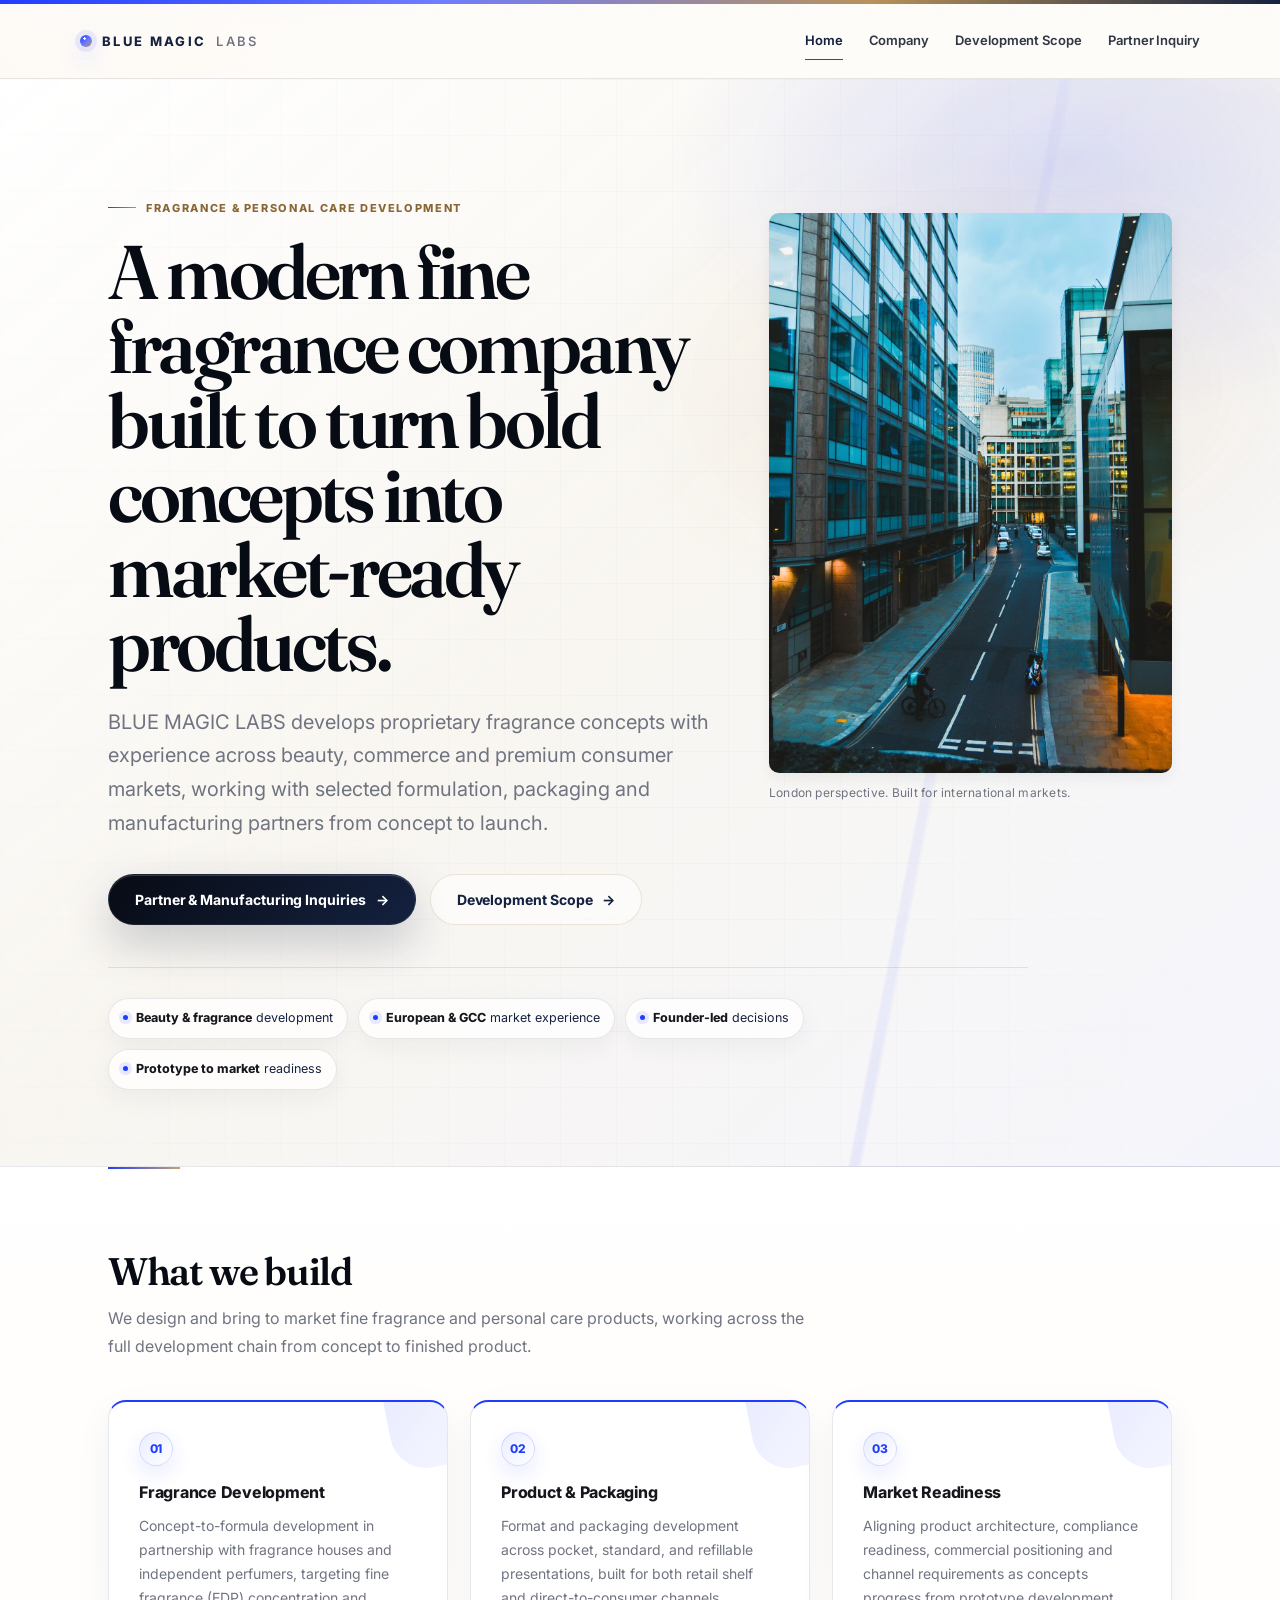
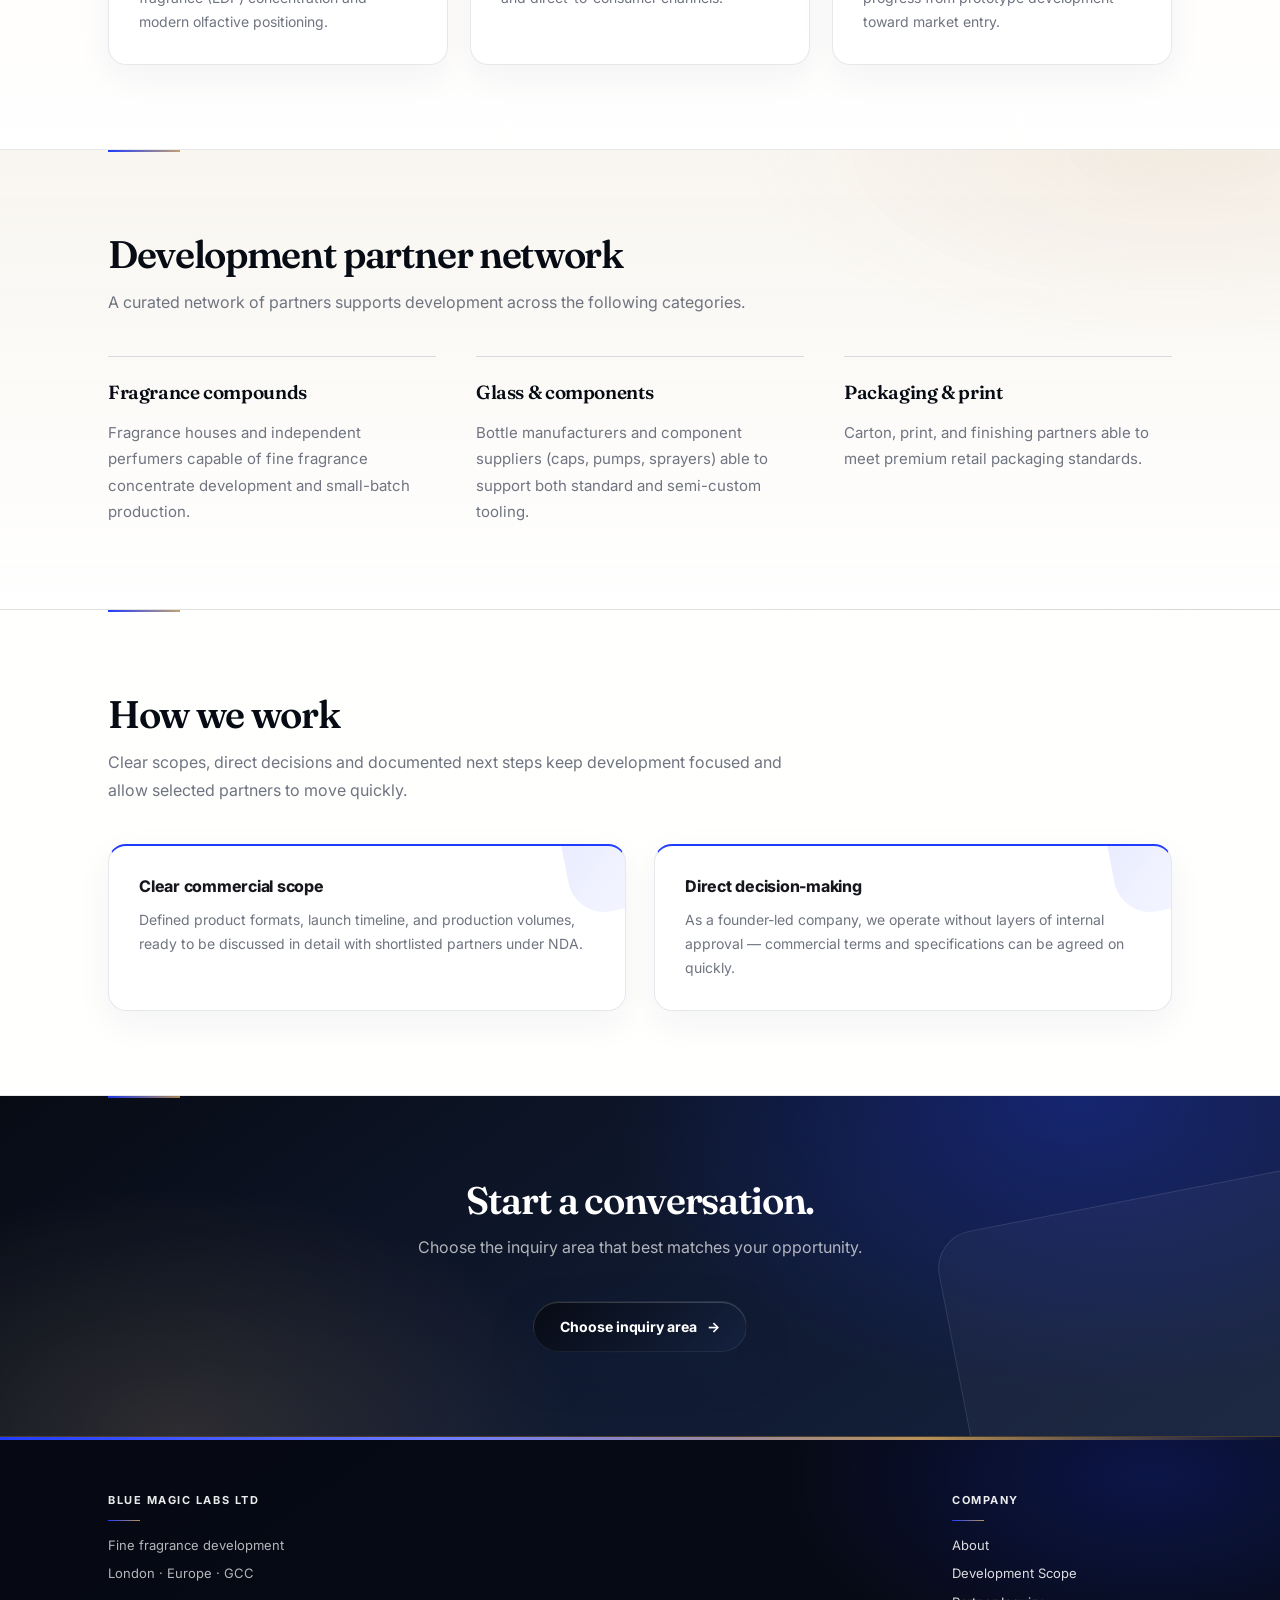
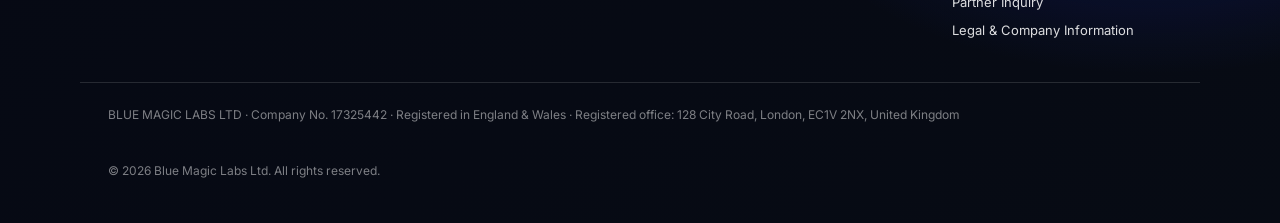
==== commit 97df1350: "Refine company positioning and legal hierarchy Co-Authored-By: Claude Sonnet 5 <noreply@anthropic.co" ====
--- a/index.html
+++ b/index.html
@@ -34,8 +34,8 @@
     <div class="hero-london-grid">
       <div class="hero-london-copy">
         <div class="eyebrow">Fragrance &amp; Personal Care Development</div>
-        <h1>A UK-registered fine fragrance development company.</h1>
-        <p class="lede">Blue Magic Labs Ltd owns and develops a proprietary fine fragrance platform for global markets, working with selected formulation, packaging and manufacturing partners across EDP formats, discovery systems, and future personal scent rituals.</p>
+        <h1>A modern fine fragrance company built to turn bold concepts into market-ready products.</h1>
+        <p class="lede">BLUE MAGIC LABS develops proprietary fragrance concepts with experience across beauty, commerce and premium consumer markets, working with selected formulation, packaging and manufacturing partners from concept to launch.</p>
 
         <div class="hero-ctas">
           <a href="contact.html" class="btn">Partner &amp; Manufacturing Inquiries</a>
@@ -44,15 +44,15 @@
       </div>
       <div class="hero-london-media">
         <img class="hero-london-photo" src="assets/london-city-content.jpg" alt="Modern commercial architecture and street life in London">
-        <p class="hero-london-caption">London, United Kingdom</p>
+        <p class="hero-london-caption">London perspective. Built for international markets.</p>
       </div>
     </div>
 
     <div class="facts">
-      <div><strong>Registered</strong> in England &amp; Wales</div>
-      <div><strong>Company No.</strong> 17325442</div>
-      <div><strong>Founder-led</strong></div>
-      <div><strong>Privately funded</strong> · Prototype development</div>
+      <div><strong>Beauty &amp; fragrance</strong> development</div>
+      <div><strong>European &amp; GCC</strong> market experience</div>
+      <div><strong>Founder-led</strong> decisions</div>
+      <div><strong>Prototype to market</strong> readiness</div>
     </div>
   </div>
 </section>
@@ -131,9 +131,8 @@
   <div class="wrap">
     <div class="col">
       <h4>Blue Magic Labs Ltd</h4>
-      <div>128 City Road</div>
-      <div>London, EC1V 2NX</div>
-      <div>United Kingdom</div>
+      <div>Fine fragrance development</div>
+      <div>London · Europe · GCC</div>
     </div>
     <div class="col">
       <h4>Company</h4>
@@ -142,15 +141,10 @@
       <div><a href="contact.html">Partner Inquiry</a></div>
       <div><a href="legal.html">Legal &amp; Company Information</a></div>
     </div>
-    <div class="col">
-      <h4>Registration</h4>
-      <div>Company No. 17325442</div>
-      <div>Incorporated 07 July 2026</div>
-      <div>Registered in England &amp; Wales</div>
-    </div>
   </div>
   <div class="wrap bottom">
-    © 2026 Blue Magic Labs Ltd. All rights reserved.
+    <div class="legal-line">BLUE MAGIC LABS LTD · Company No. 17325442 · Registered in England &amp; Wales · Registered office: 128 City Road, London, EC1V 2NX, United Kingdom</div>
+    <div>© 2026 Blue Magic Labs Ltd. All rights reserved.</div>
   </div>
 </footer>
 
--- a/css/style.css
+++ b/css/style.css
@@ -853,6 +853,7 @@
   font-size: 12px;
   color: rgba(255,255,255,0.48);
 }
+.legal-line{ margin-bottom: 8px; }
 
 @media (prefers-reduced-motion: no-preference){
   .hero .eyebrow,
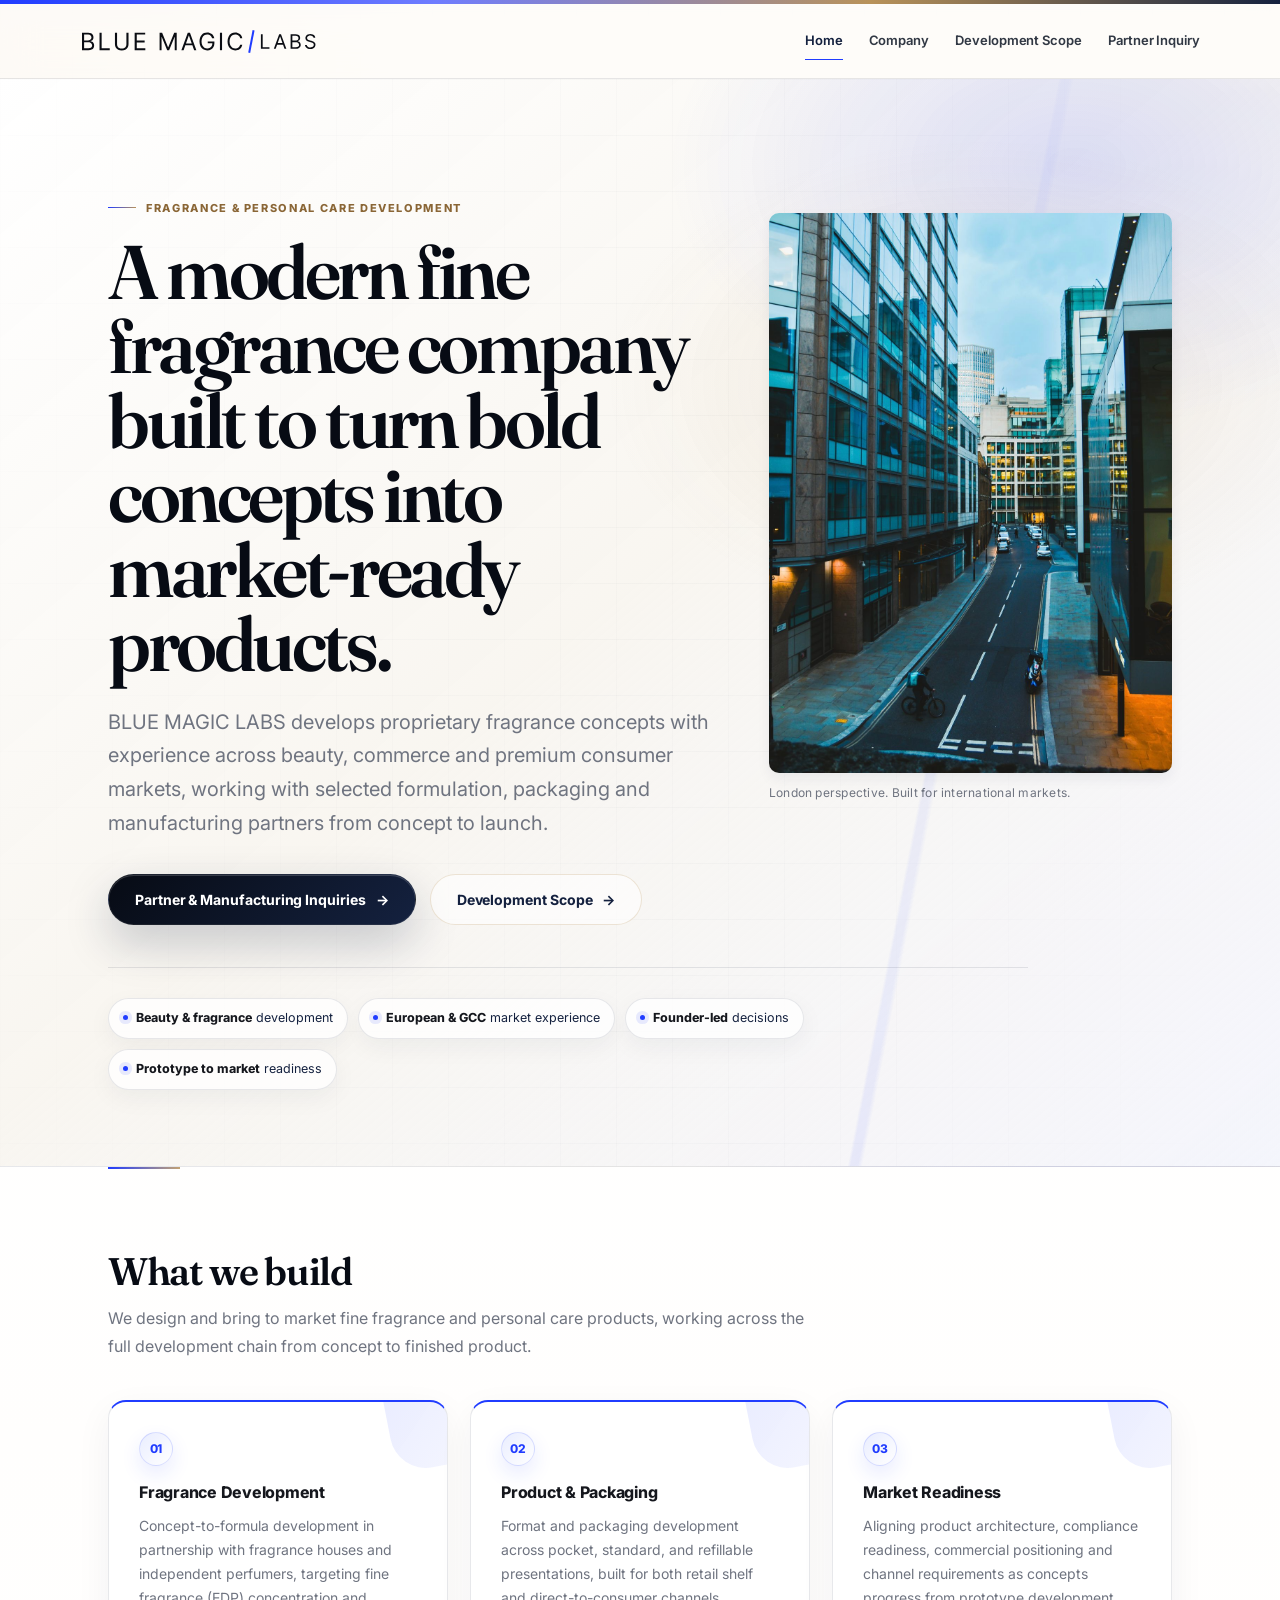
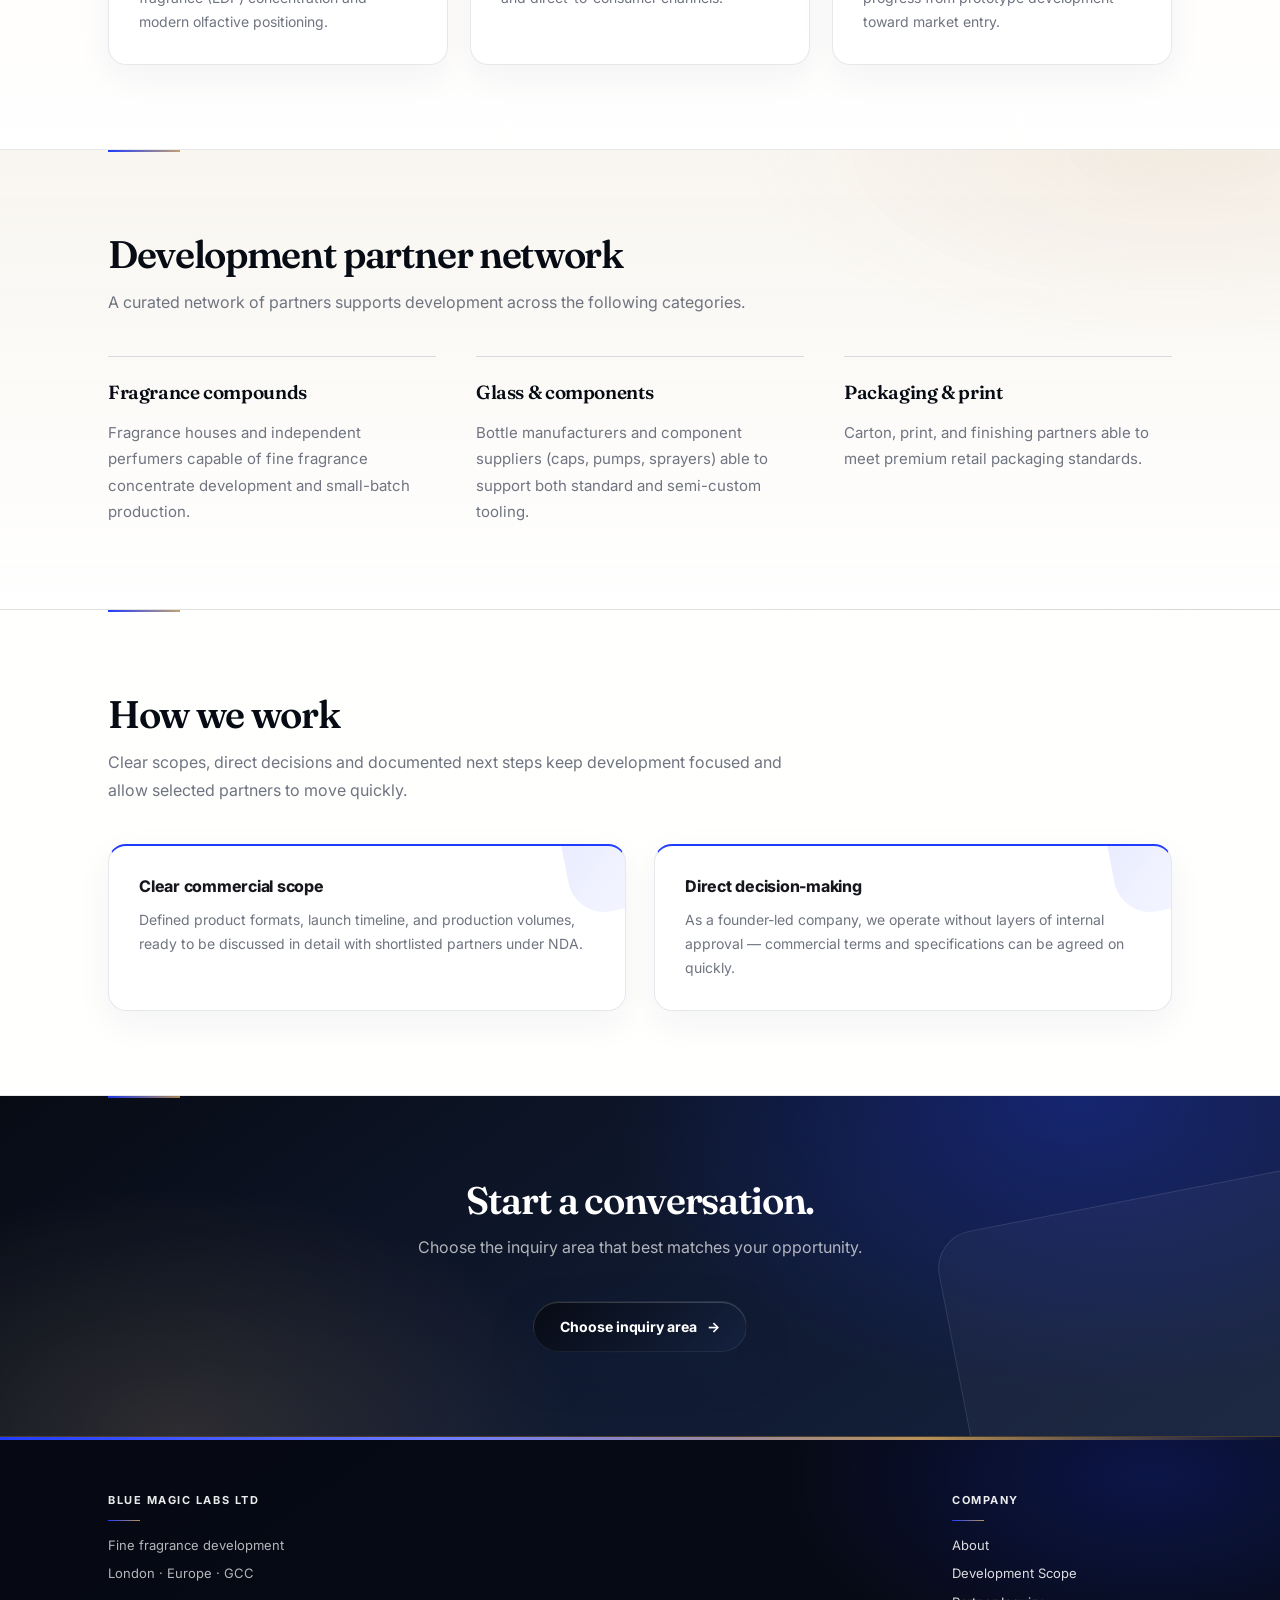
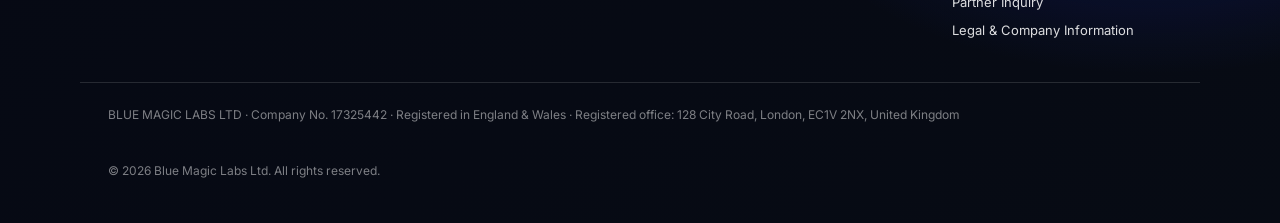
==== commit 0a8c2c84: "Integrate final brand identity assets Co-Authored-By: Claude Sonnet 5 <noreply@anthropic.com>" ====
--- a/index.html
+++ b/index.html
@@ -8,13 +8,21 @@
 <link rel="preconnect" href="https://fonts.googleapis.com">
 <link href="https://fonts.googleapis.com/css2?family=Inter:wght@400;500;600;700&family=Fraunces:opsz,wght@9..144,500;9..144,600&display=swap" rel="stylesheet">
 <link rel="stylesheet" href="css/style.css">
+<link rel="icon" href="assets/brand/blue-magic-labs-favicon.svg" type="image/svg+xml">
+<link rel="icon" href="assets/brand/blue-magic-labs-favicon-48.png" sizes="48x48" type="image/png">
+<link rel="icon" href="assets/brand/blue-magic-labs-favicon-32.png" sizes="32x32" type="image/png">
+<link rel="icon" href="assets/brand/blue-magic-labs-favicon-16.png" sizes="16x16" type="image/png">
+<link rel="apple-touch-icon" href="assets/brand/apple-touch-icon.png" sizes="180x180">
+<meta name="theme-color" content="#0E1630">
 </head>
 <body>
 <div class="accent-bar"></div>
 
 <header class="site">
   <div class="wrap nav-row">
-    <div class="wordmark">Blue Magic <span>Labs</span></div>
+    <a href="index.html" class="header-logo">
+      <img src="assets/brand/blue-magic-labs-header-light.svg" alt="Blue Magic Labs" width="238" height="27" loading="eager">
+    </a>
     <button type="button" class="nav-toggle" aria-label="Open menu" aria-expanded="false" aria-controls="primary-navigation">
       <span class="nav-toggle-bar"></span>
       <span class="nav-toggle-bar"></span>
--- a/css/style.css
+++ b/css/style.css
@@ -101,30 +101,16 @@
   padding: 18px 0;
   gap: 24px;
 }
-.wordmark{
-  position: relative;
-  font-weight: 760;
-  font-size: 13px;
-  letter-spacing: 0.18em;
-  text-transform: uppercase;
-  color: var(--navy);
-  display:flex;
+.header-logo{
+  display:inline-flex;
   align-items:center;
-  gap:10px;
-  white-space: nowrap;
-}
-.wordmark::before{
-  content:"";
-  width: 12px;
-  height: 12px;
-  border-radius: 999px;
-  background:
-    radial-gradient(circle at 38% 30%, #fff 0 10%, transparent 12%),
-    linear-gradient(135deg, var(--blue), #6E7CFF 56%, var(--gold));
-  display:inline-block;
-  box-shadow: 0 0 0 5px rgba(32,60,255,.08), 0 10px 24px rgba(32,60,255,.25);
-}
-.wordmark span{ color: var(--muted); font-weight: 560; }
+  flex-shrink:0;
+}
+.header-logo img{
+  display:block;
+  width: 238px;
+  height: auto;
+}
 nav.main{
   display:flex;
   align-items:center;
@@ -266,7 +252,7 @@
 .hero.hero-london::before{ display: none; }
 .hero-london-grid{
   display:grid;
-  grid-template-columns: 3fr 2fr;
+  grid-template-columns: minmax(0, 3fr) minmax(280px, 2fr);
   gap: 56px;
   align-items:start;
 }
@@ -874,6 +860,21 @@
   }
 }
 
+/* London hero — stacked tablet range (two-column floor is 1024px) */
+@media (max-width: 1023px){
+  .hero-london-grid{ grid-template-columns: 1fr; gap: 28px; }
+  .hero-london-media{
+    margin-top: 0;
+    max-width: 720px;
+    margin-left: auto;
+    margin-right: auto;
+  }
+  .hero-london-photo{
+    height: auto;
+    aspect-ratio: 16 / 10;
+  }
+}
+
 @media (max-width: 860px){
   .grid-3{ grid-template-columns: 1fr; }
   .grid-2{ grid-template-columns: 1fr; }
@@ -884,9 +885,7 @@
   .hero-founder-grid{ grid-template-columns: 1fr; gap: 24px; }
   .hero-founder-media{ margin-top: 0; }
   .hero-founder-photo{ height: 440px; }
-  .hero-london-grid{ grid-template-columns: 1fr; gap: 24px; }
-  .hero-london-media{ margin-top: 0; }
-  .hero-london-photo{ height: 380px; }
+  .header-logo img{ width: 200px; }
   .partner-grid{ grid-template-columns: 1fr; gap: 28px; }
   .principles-grid{ grid-template-columns: 1fr; gap: 0; }
   .principle + .principle{
@@ -949,7 +948,7 @@
     border-radius: 10px;
     box-shadow: inset 3px 0 0 var(--blue);
   }
-  .wordmark{ font-size: 12px; }
+  .header-logo img{ width: 180px; }
   .lede{ max-width: 100%; }
   .facts{ gap: 8px; padding-top: 22px; }
   .facts div{ width: 100%; border-radius: 14px; }
@@ -958,7 +957,13 @@
   table.info td:first-child{ width: auto; display:block; padding-bottom: 2px; border-bottom: none; }
   table.info td:last-child{ display:block; padding-top:0; }
   .details-grid{ grid-template-columns: 1fr; padding: 24px; border-radius: 16px; }
+  .hero-london-media{ max-width: none; margin-left: 0; margin-right: 0; }
+  .hero-london-photo{ aspect-ratio: auto; height: 380px; }
   .founder{ padding: 24px; }
   footer.site .wrap{ display:block; }
   footer.site .col{ margin-bottom: 26px; }
 }
+
+@media (max-width: 360px){
+  .header-logo img{ width: 168px; }
+}
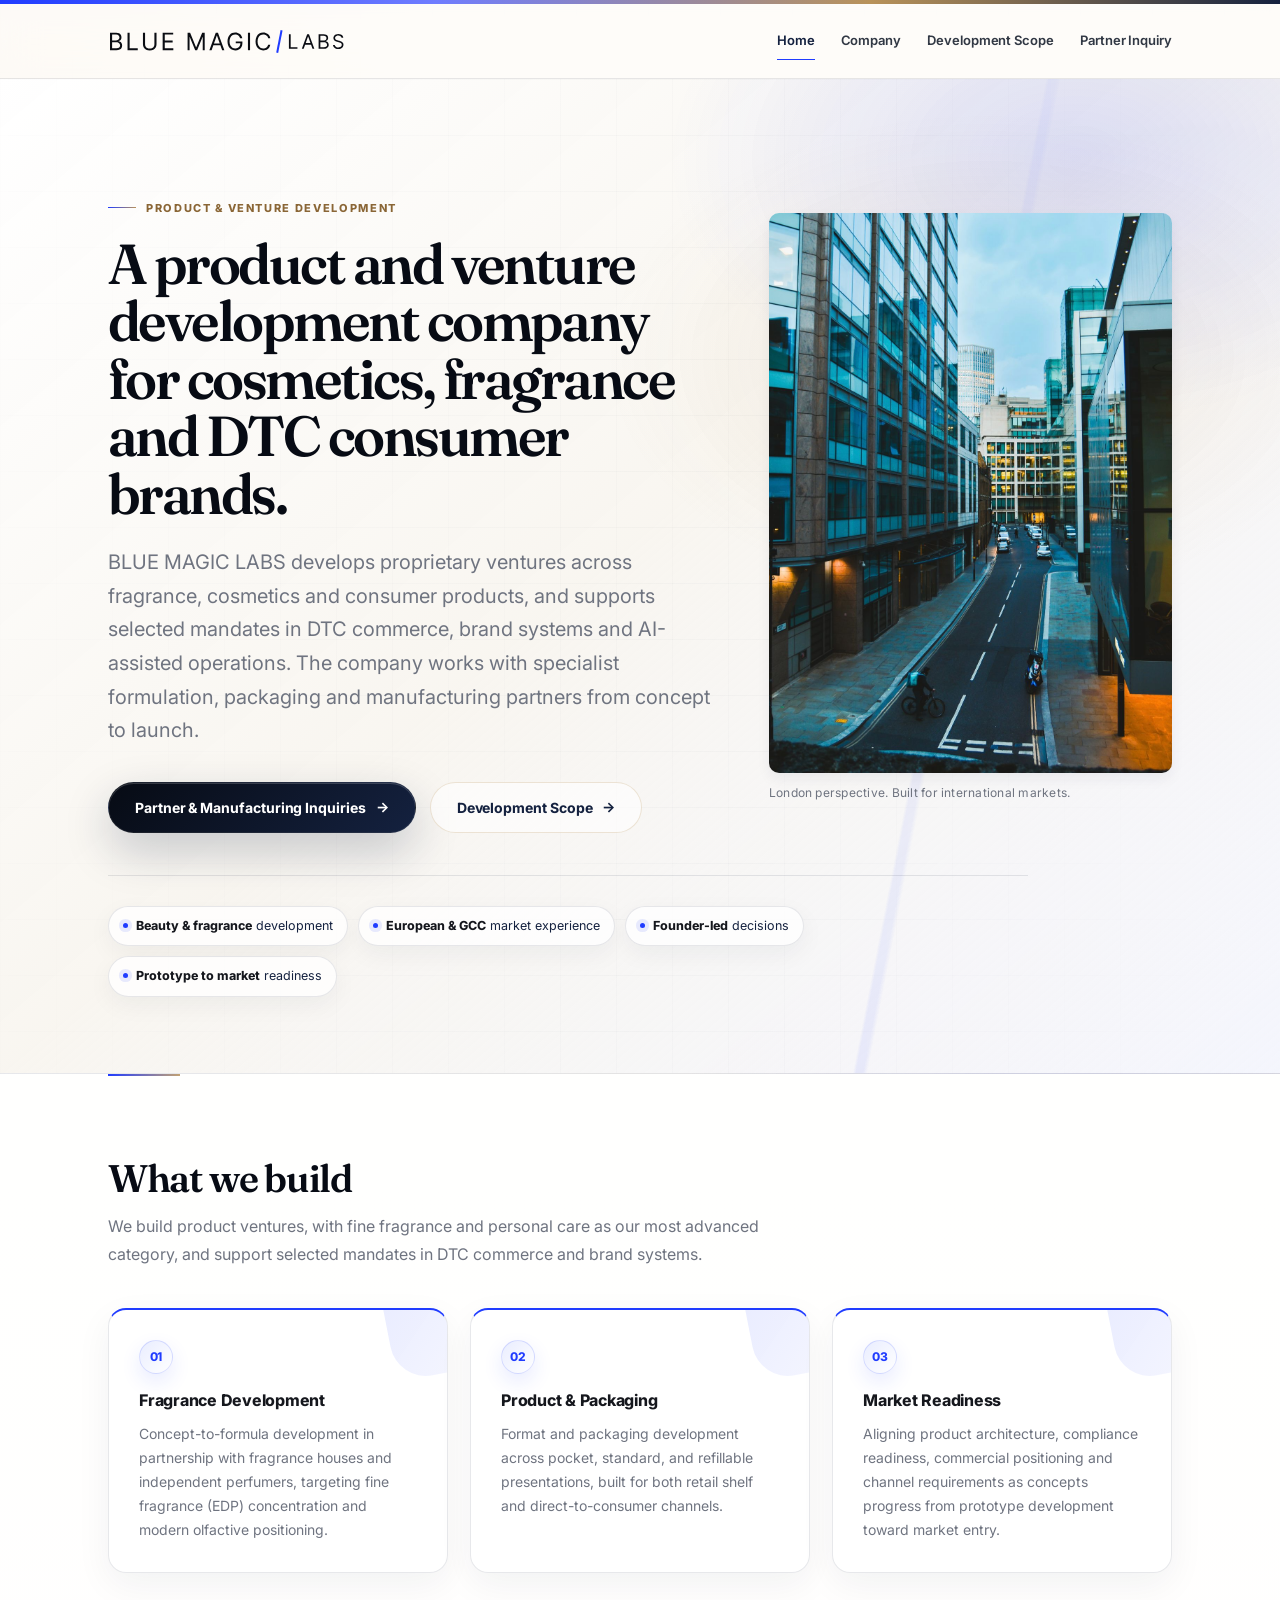
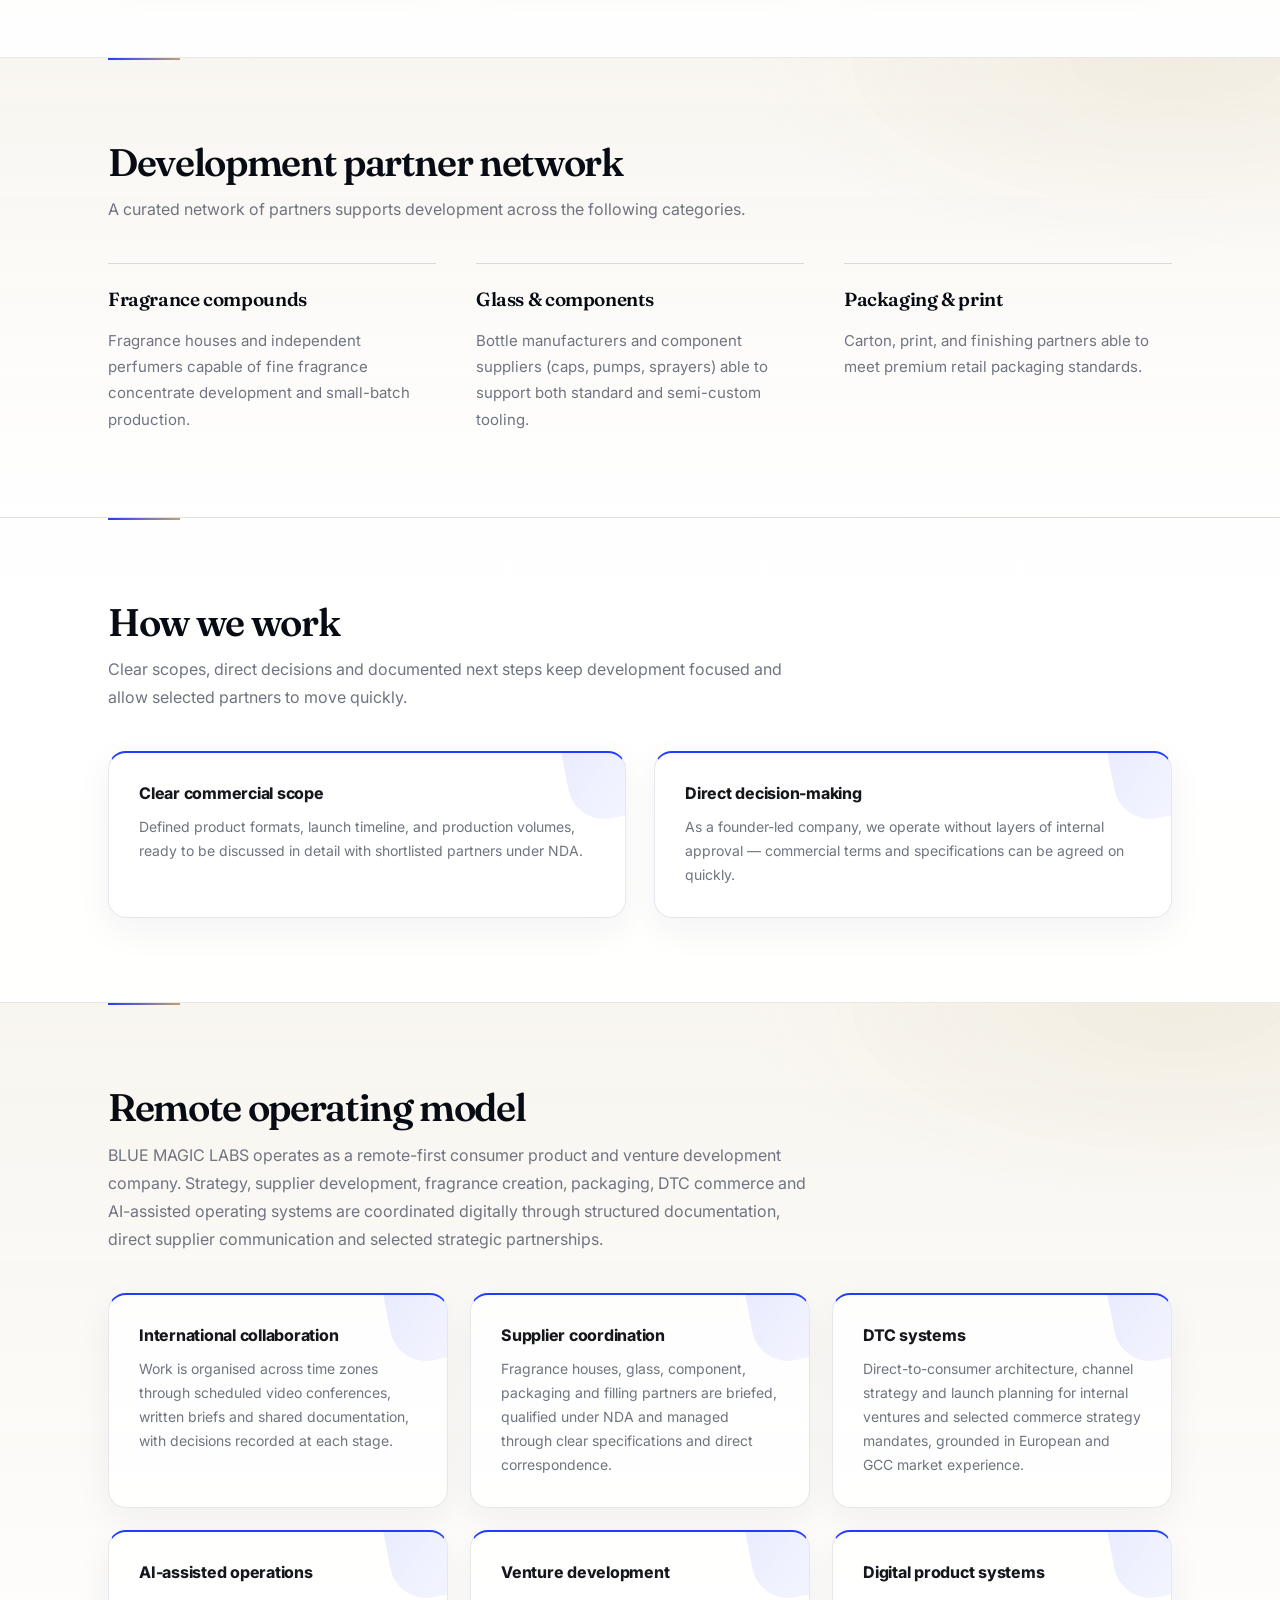
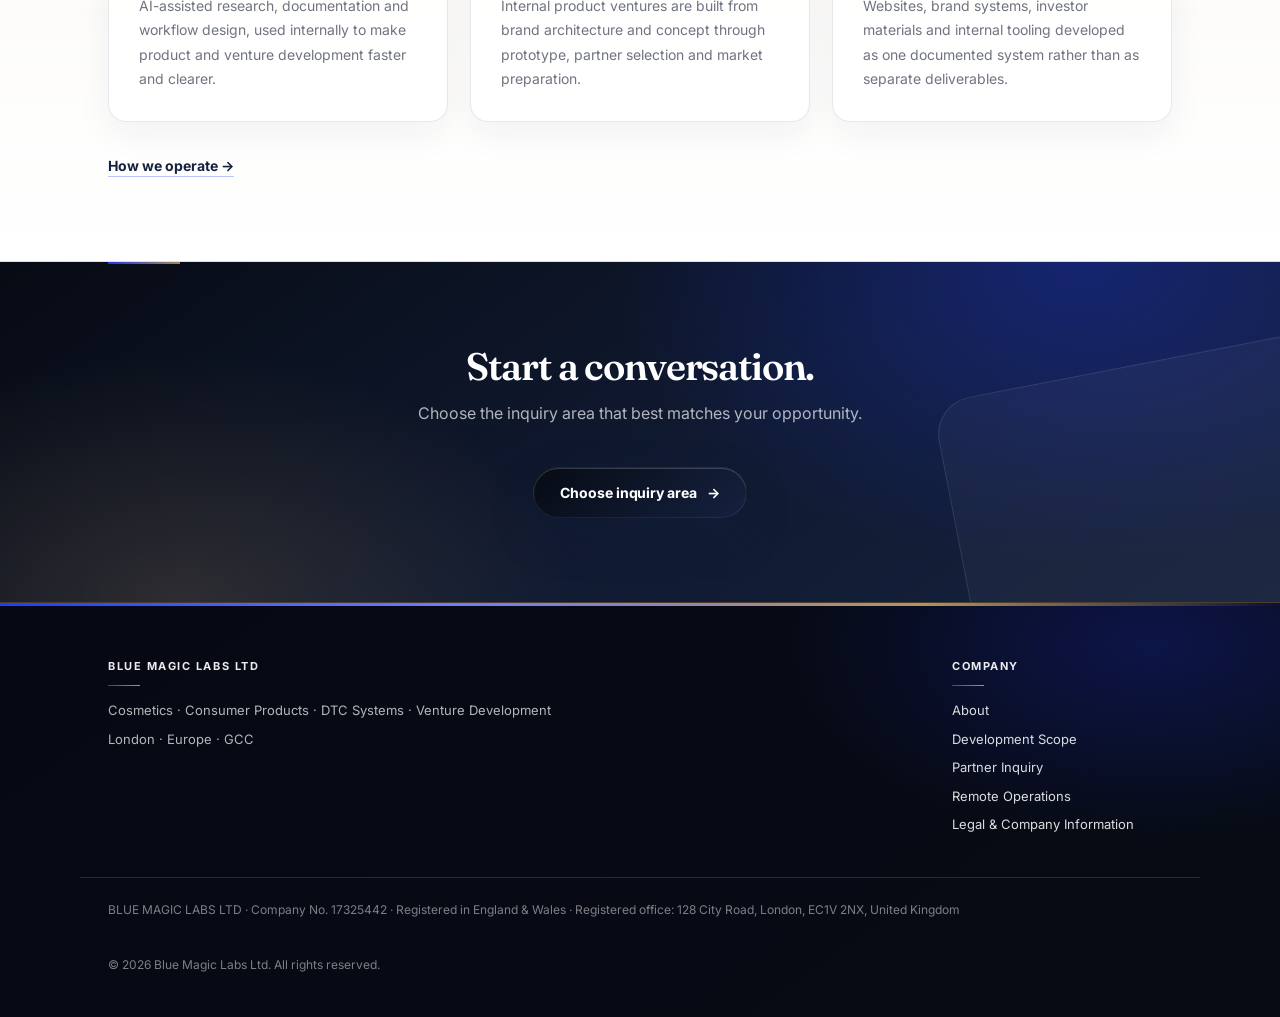
==== commit e163e383: "Add remote operations page and broaden positioning Co-Authored-By: Claude Opus 5.5 <noreply@anthropi" ====
--- a/index.html
+++ b/index.html
@@ -3,8 +3,15 @@
 <head>
 <meta charset="UTF-8">
 <meta name="viewport" content="width=device-width, initial-scale=1.0">
-<title>Blue Magic Labs Ltd — Fragrance &amp; Personal Care Development</title>
-<meta name="description" content="Blue Magic Labs Ltd is a UK-registered fragrance and personal care development company building emotion-led products for global markets.">
+<title>Blue Magic Labs Ltd — Venture Development for Cosmetics, Fragrance &amp; DTC Brands</title>
+<meta name="description" content="UK-registered, remote-first product and venture development company for cosmetics, fragrance and direct-to-consumer brands.">
+<link rel="canonical" href="https://bluemagic-labs.com/">
+<meta property="og:type" content="website">
+<meta property="og:site_name" content="Blue Magic Labs Ltd">
+<meta property="og:title" content="Blue Magic Labs Ltd — Venture Development for Cosmetics, Fragrance &amp; DTC Brands">
+<meta property="og:description" content="UK-registered, remote-first product and venture development company for cosmetics, fragrance and direct-to-consumer brands.">
+<meta property="og:url" content="https://bluemagic-labs.com/">
+<meta property="og:image" content="https://bluemagic-labs.com/assets/brand/blue-magic-labs-social-avatar-512.png">
 <link rel="preconnect" href="https://fonts.googleapis.com">
 <link href="https://fonts.googleapis.com/css2?family=Inter:wght@400;500;600;700&family=Fraunces:opsz,wght@9..144,500;9..144,600&display=swap" rel="stylesheet">
 <link rel="stylesheet" href="css/style.css">
@@ -14,6 +21,30 @@
 <link rel="icon" href="assets/brand/blue-magic-labs-favicon-16.png" sizes="16x16" type="image/png">
 <link rel="apple-touch-icon" href="assets/brand/apple-touch-icon.png" sizes="180x180">
 <meta name="theme-color" content="#0E1630">
+<script type="application/ld+json">
+{
+  "@context": "https://schema.org",
+  "@type": "Organization",
+  "name": "Blue Magic Labs Ltd",
+  "legalName": "BLUE MAGIC LABS LTD",
+  "url": "https://bluemagic-labs.com/",
+  "logo": "https://bluemagic-labs.com/assets/brand/blue-magic-labs-social-avatar-512.png",
+  "email": "partners@bluemagic-labs.com",
+  "identifier": {
+    "@type": "PropertyValue",
+    "propertyID": "Companies House company number",
+    "value": "17325442"
+  },
+  "foundingDate": "2026-07-07",
+  "address": {
+    "@type": "PostalAddress",
+    "streetAddress": "128 City Road",
+    "addressLocality": "London",
+    "postalCode": "EC1V 2NX",
+    "addressCountry": "GB"
+  }
+}
+</script>
 </head>
 <body>
 <div class="accent-bar"></div>
@@ -21,7 +52,10 @@
 <header class="site">
   <div class="wrap nav-row">
     <a href="index.html" class="header-logo">
-      <img src="assets/brand/blue-magic-labs-header-light.svg" alt="Blue Magic Labs" width="238" height="27" loading="eager">
+      <picture>
+        <source media="(max-width: 760px)" srcset="assets/brand/blue-magic-labs-social-avatar-512.png">
+        <img src="assets/brand/blue-magic-labs-header-light.svg" alt="Blue Magic Labs" width="238" height="27" loading="eager">
+      </picture>
     </a>
     <button type="button" class="nav-toggle" aria-label="Open menu" aria-expanded="false" aria-controls="primary-navigation">
       <span class="nav-toggle-bar"></span>
@@ -41,9 +75,9 @@
   <div class="wrap">
     <div class="hero-london-grid">
       <div class="hero-london-copy">
-        <div class="eyebrow">Fragrance &amp; Personal Care Development</div>
-        <h1>A modern fine fragrance company built to turn bold concepts into market-ready products.</h1>
-        <p class="lede">BLUE MAGIC LABS develops proprietary fragrance concepts with experience across beauty, commerce and premium consumer markets, working with selected formulation, packaging and manufacturing partners from concept to launch.</p>
+        <div class="eyebrow">Product &amp; Venture Development</div>
+        <h1>A product and venture development company for cosmetics, fragrance and DTC consumer brands.</h1>
+        <p class="lede">BLUE MAGIC LABS develops proprietary ventures across fragrance, cosmetics and consumer products, and supports selected mandates in DTC commerce, brand systems and AI-assisted operations. The company works with specialist formulation, packaging and manufacturing partners from concept to launch.</p>
 
         <div class="hero-ctas">
           <a href="contact.html" class="btn">Partner &amp; Manufacturing Inquiries</a>
@@ -68,7 +102,7 @@
 <section class="block">
   <div class="wrap">
     <h2>What we build</h2>
-    <p class="section-intro">We design and bring to market fine fragrance and personal care products, working across the full development chain from concept to finished product.</p>
+    <p class="section-intro">We build product ventures, with fine fragrance and personal care as our most advanced category, and support selected mandates in DTC commerce and brand systems.</p>
     <div class="grid-3">
       <div class="card accent-blue">
         <span class="num">01</span>
@@ -127,6 +161,40 @@
   </div>
 </section>
 
+<section class="block soft" id="remote-operating-model">
+  <div class="wrap">
+    <h2>Remote operating model</h2>
+    <p class="section-intro">BLUE MAGIC LABS operates as a remote-first consumer product and venture development company. Strategy, supplier development, fragrance creation, packaging, DTC commerce and AI-assisted operating systems are coordinated digitally through structured documentation, direct supplier communication and selected strategic partnerships.</p>
+    <div class="grid-3">
+      <div class="card accent-blue">
+        <h3>International collaboration</h3>
+        <p>Work is organised across time zones through scheduled video conferences, written briefs and shared documentation, with decisions recorded at each stage.</p>
+      </div>
+      <div class="card accent-blue">
+        <h3>Supplier coordination</h3>
+        <p>Fragrance houses, glass, component, packaging and filling partners are briefed, qualified under NDA and managed through clear specifications and direct correspondence.</p>
+      </div>
+      <div class="card accent-blue">
+        <h3>DTC systems</h3>
+        <p>Direct-to-consumer architecture, channel strategy and launch planning for internal ventures and selected commerce strategy mandates, grounded in European and GCC market experience.</p>
+      </div>
+      <div class="card accent-blue">
+        <h3>AI-assisted operations</h3>
+        <p>AI-assisted research, documentation and workflow design, used internally to make product and venture development faster and clearer.</p>
+      </div>
+      <div class="card accent-blue">
+        <h3>Venture development</h3>
+        <p>Internal product ventures are built from brand architecture and concept through prototype, partner selection and market preparation.</p>
+      </div>
+      <div class="card accent-blue">
+        <h3>Digital product systems</h3>
+        <p>Websites, brand systems, investor materials and internal tooling developed as one documented system rather than as separate deliverables.</p>
+      </div>
+    </div>
+    <p class="section-link"><a href="remote-operations.html">How we operate&nbsp;&rarr;</a></p>
+  </div>
+</section>
+
 <section class="block dark">
   <div class="wrap" style="text-align:center;">
     <h2>Start a conversation.</h2>
@@ -139,7 +207,7 @@
   <div class="wrap">
     <div class="col">
       <h4>Blue Magic Labs Ltd</h4>
-      <div>Fine fragrance development</div>
+      <div>Cosmetics · Consumer Products · DTC Systems · Venture Development</div>
       <div>London · Europe · GCC</div>
     </div>
     <div class="col">
@@ -147,6 +215,7 @@
       <div><a href="company.html">About</a></div>
       <div><a href="capabilities.html">Development Scope</a></div>
       <div><a href="contact.html">Partner Inquiry</a></div>
+      <div><a href="remote-operations.html">Remote Operations</a></div>
       <div><a href="legal.html">Legal &amp; Company Information</a></div>
     </div>
   </div>
--- a/css/style.css
+++ b/css/style.css
@@ -98,7 +98,8 @@
   display:flex;
   align-items:center;
   justify-content:space-between;
-  padding: 18px 0;
+  padding-top: 18px;
+  padding-bottom: 18px;
   gap: 24px;
 }
 .header-logo{
@@ -106,10 +107,15 @@
   align-items:center;
   flex-shrink:0;
 }
+.header-logo picture{
+  display:block;
+  line-height:0;
+}
 .header-logo img{
   display:block;
   width: 238px;
   height: auto;
+  max-width: 100%;
 }
 nav.main{
   display:flex;
@@ -256,6 +262,7 @@
   gap: 56px;
   align-items:start;
 }
+.hero-london h1{ font-size: clamp(38px, 4.4vw, 58px); line-height: 1.02; }
 .hero-london-media{ margin-top: 24px; }
 .hero-london-photo{
   width:100%;
@@ -443,6 +450,8 @@
 }
 section.block.dark .card h3{ color: #fff; }
 section.block.dark .card p{ color: rgba(255,255,255,0.68); }
+section.block.dark .card p a{ color: #fff; border-bottom: 1px solid rgba(255,255,255,.35); }
+section.block.dark .card p a:hover{ border-bottom-color: #fff; }
 
 h2{
   font-family: 'Fraunces', Georgia, 'Times New Roman', serif;
@@ -751,6 +760,29 @@
 }
 .card-email:hover{ color: var(--blue); }
 
+/* Contextual section link */
+.section-link{ margin: 32px 0 0; font-size: 14px; font-weight: 700; }
+.section-link a{ color: var(--navy); border-bottom: 1px solid rgba(32,60,255,.30); padding-bottom: 2px; }
+.section-link a:hover{ color: var(--blue); border-bottom-color: var(--blue); }
+
+/* Inquiry link list (mailto) */
+.inquiry-links{ position: relative; z-index: 1; list-style: none; margin: 8px 0 0; padding: 0; }
+.inquiry-links li{ border-bottom: 1px solid rgba(20,33,63,.08); }
+.inquiry-links li:last-child{ border-bottom: none; }
+.inquiry-links a{
+  display:flex;
+  justify-content: space-between;
+  align-items: center;
+  gap: 16px;
+  padding: 13px 0;
+  font-size: 15px;
+  font-weight: 650;
+  color: var(--ink);
+}
+.inquiry-links a::after{ content:"→"; color: var(--blue); transition: transform .18s ease; }
+.inquiry-links a:hover{ color: var(--blue); }
+.inquiry-links a:hover::after{ transform: translateX(3px); }
+
 /* Form */
 form.contact-form{ max-width: 580px; }
 form.contact-form label{
@@ -885,7 +917,7 @@
   .hero-founder-grid{ grid-template-columns: 1fr; gap: 24px; }
   .hero-founder-media{ margin-top: 0; }
   .hero-founder-photo{ height: 440px; }
-  .header-logo img{ width: 200px; }
+  .header-logo img{ width: 200px; height: auto; }
   .partner-grid{ grid-template-columns: 1fr; gap: 28px; }
   .principles-grid{ grid-template-columns: 1fr; gap: 0; }
   .principle + .principle{
@@ -948,7 +980,7 @@
     border-radius: 10px;
     box-shadow: inset 3px 0 0 var(--blue);
   }
-  .header-logo img{ width: 180px; }
+  .header-logo img{ width: 40px; height: 40px; object-fit: contain; }
   .lede{ max-width: 100%; }
   .facts{ gap: 8px; padding-top: 22px; }
   .facts div{ width: 100%; border-radius: 14px; }
@@ -963,7 +995,3 @@
   footer.site .wrap{ display:block; }
   footer.site .col{ margin-bottom: 26px; }
 }
-
-@media (max-width: 360px){
-  .header-logo img{ width: 168px; }
-}
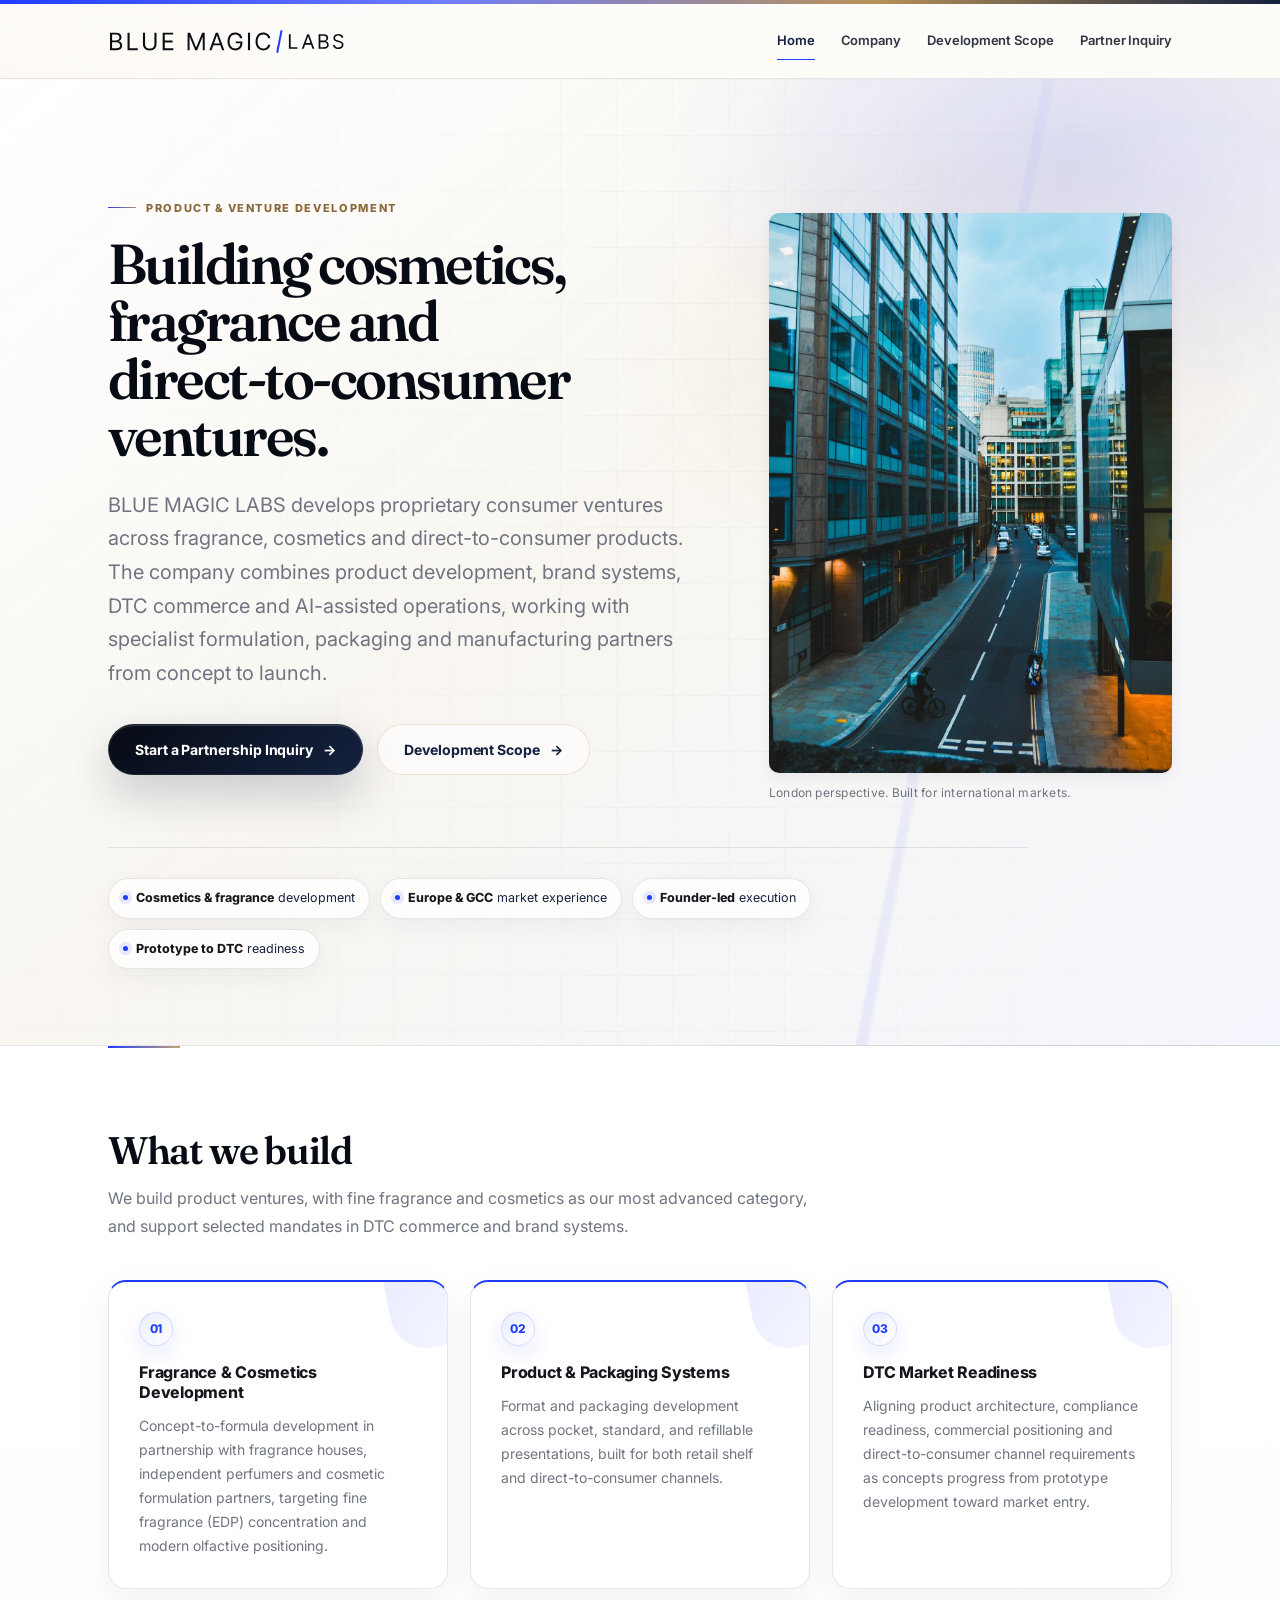
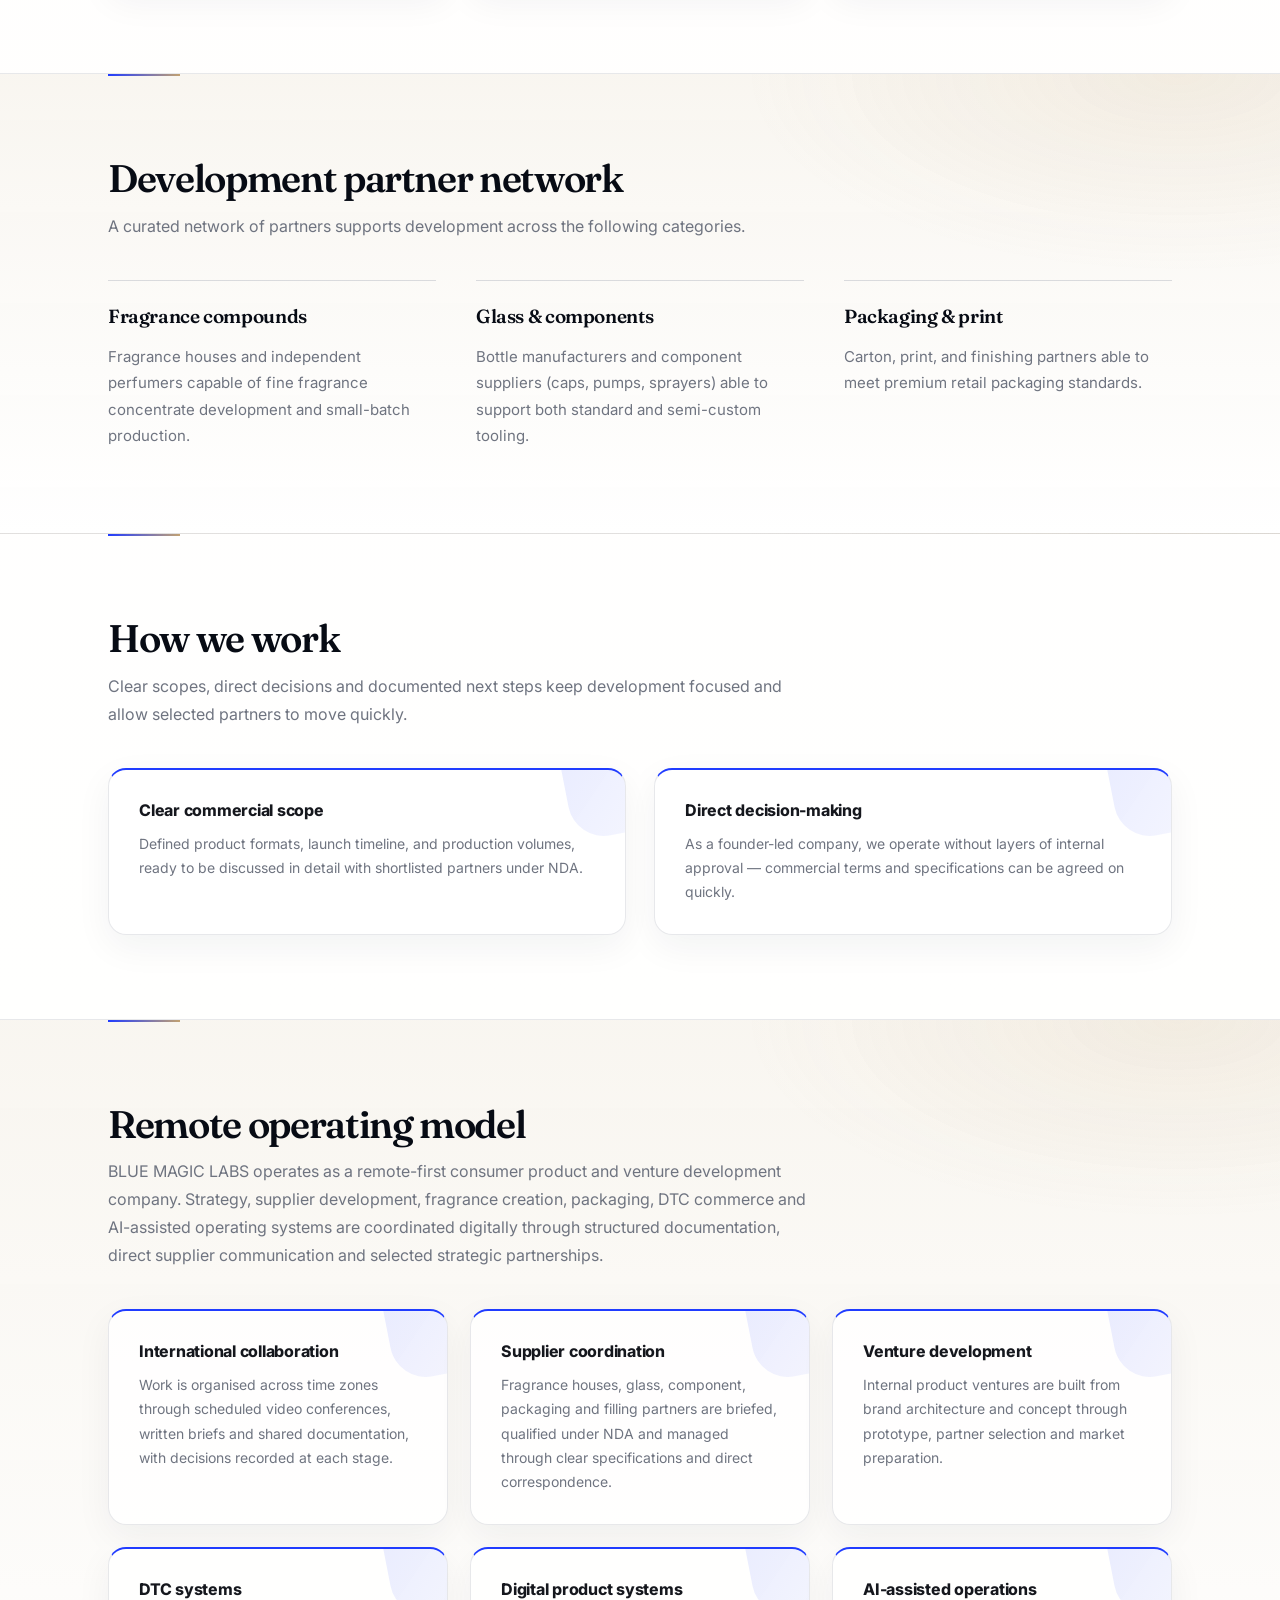
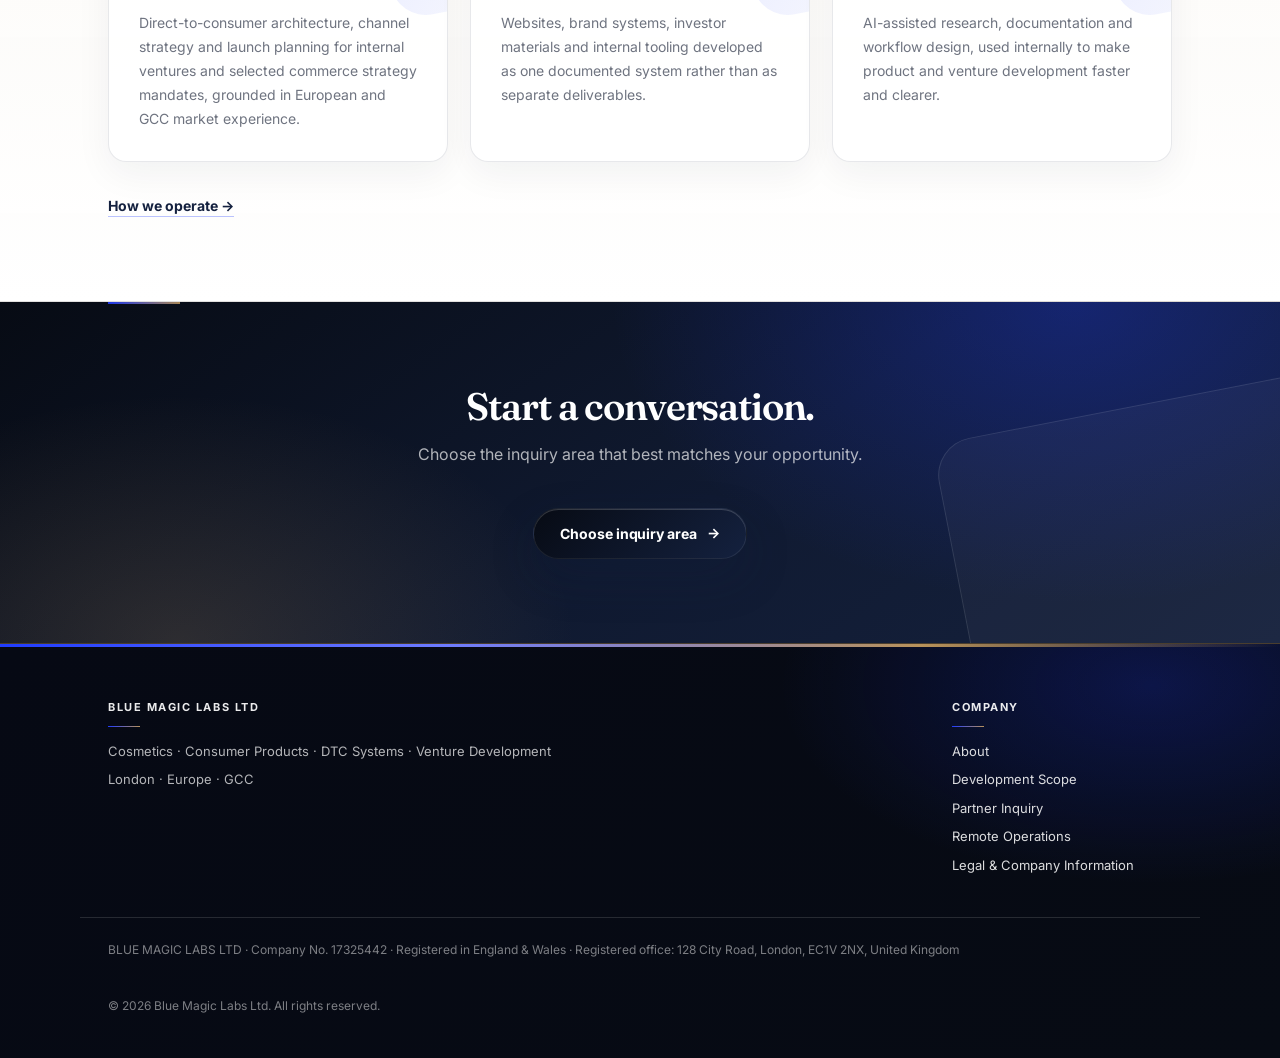
==== commit cab28afe: "Refine homepage positioning copy Co-Authored-By: Claude Opus 5.5 <noreply@anthropic.com>" ====
--- a/index.html
+++ b/index.html
@@ -76,11 +76,11 @@
     <div class="hero-london-grid">
       <div class="hero-london-copy">
         <div class="eyebrow">Product &amp; Venture Development</div>
-        <h1>A product and venture development company for cosmetics, fragrance and DTC consumer brands.</h1>
-        <p class="lede">BLUE MAGIC LABS develops proprietary ventures across fragrance, cosmetics and consumer products, and supports selected mandates in DTC commerce, brand systems and AI-assisted operations. The company works with specialist formulation, packaging and manufacturing partners from concept to launch.</p>
+        <h1>Building cosmetics, fragrance and <span class="nowrap-desktop">direct-to-consumer</span> ventures.</h1>
+        <p class="lede">BLUE MAGIC LABS develops proprietary consumer ventures across fragrance, cosmetics and direct-to-consumer products. The company combines product development, brand systems, DTC commerce and AI-assisted operations, working with specialist formulation, packaging and manufacturing partners from concept to launch.</p>
 
         <div class="hero-ctas">
-          <a href="contact.html" class="btn">Partner &amp; Manufacturing Inquiries</a>
+          <a href="contact.html" class="btn">Start a Partnership Inquiry</a>
           <a href="capabilities.html" class="btn ghost">Development Scope</a>
         </div>
       </div>
@@ -91,10 +91,10 @@
     </div>
 
     <div class="facts">
-      <div><strong>Beauty &amp; fragrance</strong> development</div>
-      <div><strong>European &amp; GCC</strong> market experience</div>
-      <div><strong>Founder-led</strong> decisions</div>
-      <div><strong>Prototype to market</strong> readiness</div>
+      <div><strong>Cosmetics &amp; fragrance</strong> development</div>
+      <div><strong>Europe &amp; GCC</strong> market experience</div>
+      <div><strong>Founder-led</strong> execution</div>
+      <div><strong>Prototype to DTC</strong> readiness</div>
     </div>
   </div>
 </section>
@@ -102,22 +102,22 @@
 <section class="block">
   <div class="wrap">
     <h2>What we build</h2>
-    <p class="section-intro">We build product ventures, with fine fragrance and personal care as our most advanced category, and support selected mandates in DTC commerce and brand systems.</p>
+    <p class="section-intro">We build product ventures, with fine fragrance and cosmetics as our most advanced category, and support selected mandates in DTC commerce and brand systems.</p>
     <div class="grid-3">
       <div class="card accent-blue">
         <span class="num">01</span>
-        <h3>Fragrance Development</h3>
-        <p>Concept-to-formula development in partnership with fragrance houses and independent perfumers, targeting fine fragrance (EDP) concentration and modern olfactive positioning.</p>
+        <h3>Fragrance &amp; Cosmetics Development</h3>
+        <p>Concept-to-formula development in partnership with fragrance houses, independent perfumers and cosmetic formulation partners, targeting fine fragrance (EDP) concentration and modern olfactive positioning.</p>
       </div>
       <div class="card accent-blue">
         <span class="num">02</span>
-        <h3>Product &amp; Packaging</h3>
+        <h3>Product &amp; Packaging Systems</h3>
         <p>Format and packaging development across pocket, standard, and refillable presentations, built for both retail shelf and direct-to-consumer channels.</p>
       </div>
       <div class="card accent-blue">
         <span class="num">03</span>
-        <h3>Market Readiness</h3>
-        <p>Aligning product architecture, compliance readiness, commercial positioning and channel requirements as concepts progress from prototype development toward market entry.</p>
+        <h3>DTC Market Readiness</h3>
+        <p>Aligning product architecture, compliance readiness, commercial positioning and direct-to-consumer channel requirements as concepts progress from prototype development toward market entry.</p>
       </div>
     </div>
   </div>
@@ -175,20 +175,20 @@
         <p>Fragrance houses, glass, component, packaging and filling partners are briefed, qualified under NDA and managed through clear specifications and direct correspondence.</p>
       </div>
       <div class="card accent-blue">
+        <h3>Venture development</h3>
+        <p>Internal product ventures are built from brand architecture and concept through prototype, partner selection and market preparation.</p>
+      </div>
+      <div class="card accent-blue">
         <h3>DTC systems</h3>
         <p>Direct-to-consumer architecture, channel strategy and launch planning for internal ventures and selected commerce strategy mandates, grounded in European and GCC market experience.</p>
       </div>
       <div class="card accent-blue">
+        <h3>Digital product systems</h3>
+        <p>Websites, brand systems, investor materials and internal tooling developed as one documented system rather than as separate deliverables.</p>
+      </div>
+      <div class="card accent-blue">
         <h3>AI-assisted operations</h3>
         <p>AI-assisted research, documentation and workflow design, used internally to make product and venture development faster and clearer.</p>
-      </div>
-      <div class="card accent-blue">
-        <h3>Venture development</h3>
-        <p>Internal product ventures are built from brand architecture and concept through prototype, partner selection and market preparation.</p>
-      </div>
-      <div class="card accent-blue">
-        <h3>Digital product systems</h3>
-        <p>Websites, brand systems, investor materials and internal tooling developed as one documented system rather than as separate deliverables.</p>
       </div>
     </div>
     <p class="section-link"><a href="remote-operations.html">How we operate&nbsp;&rarr;</a></p>
--- a/css/style.css
+++ b/css/style.css
@@ -263,6 +263,7 @@
   align-items:start;
 }
 .hero-london h1{ font-size: clamp(38px, 4.4vw, 58px); line-height: 1.02; }
+@media (min-width: 761px){ .nowrap-desktop{ white-space: nowrap; } }
 .hero-london-media{ margin-top: 24px; }
 .hero-london-photo{
   width:100%;
